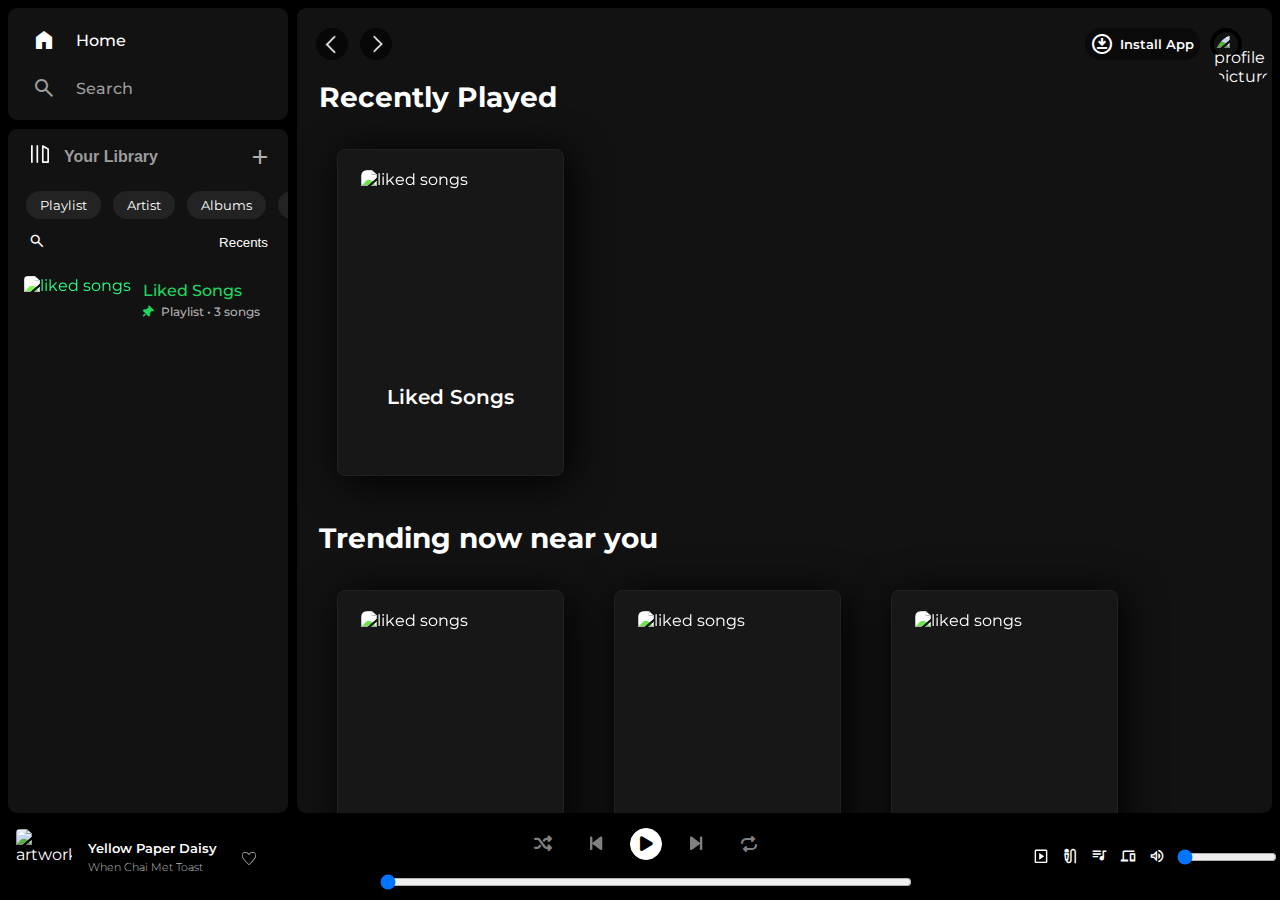
==== liked_songs/index.html @ 10a0a59d "new test commit" ====
<!DOCTYPE html>
<html lang="en">
<head>
    <meta charset="UTF-8">
    <meta name="viewport" content="width=device-width, initial-scale=1.0">
    <title>Spotify - Web Player: Music for everyone</title>
    <link rel="icon" href="/assets/logo.png">
    <link rel="stylesheet" href="/style.css">
    <link rel="preconnect" href="https://fonts.googleapis.com">
    <link rel="preconnect" href="https://fonts.gstatic.com" crossorigin>
    <link href="https://fonts.googleapis.com/css2?family=Montserrat:wght@300;400;500;600;700&family=Poppins&display=swap" rel="stylesheet">
    <link href="https://maxcdn.bootstrapcdn.com/font-awesome/4.2.0/css/font-awesome.min.css" rel="stylesheet">
    <link rel="stylesheet" href="https://cdnjs.cloudflare.com/ajax/libs/font-awesome/6.4.0/css/all.min.css">
    <link rel="stylesheet" href="https://fonts.googleapis.com/css2?family=Material+Symbols+Outlined:opsz,wght,FILL,GRAD@48,100,0,200" />
    <!-- <link rel="stylesheet" href="https://fonts.googleapis.com/css2?family=Material+Symbols+Outlined:opsz,wght,FILL,GRAD@48,400,0,0" /> -->
    <link rel="stylesheet" href="https://fonts.googleapis.com/css2?family=Material+Symbols+Outlined:opsz,wght,FILL,GRAD@20..48,100..700,0..1,-50..200" />
</head>
<body>
    <div class="contain">
        <div class="sidebar">

            <!--Home/Search bar-->
            <ul class="top-bar">
                <li class="top-bar-elements" id="Home"><a href="#" style="width: 100%; height: 40px; display: flex; align-items: center; gap: 20px; font-weight: 500; font-size: 1rem;"><span class="material-symbols-outlined" style="height: 24px; font-variation-settings:'FILL' 100,'wght' 400,'GRAD' 0,'opsz' 48">home</span><div>Home</div></a></li>
                <li class="top-bar-elements" id="search"><a href="#" style="width: 100%; height: 40px; display: flex; align-items: center; gap: 20px; font-weight: 500; font-size: 1rem; color: #9c9c9c;"><span class="material-symbols-outlined" style="height: 24px;">search</span><div style="width: 100%;">Search</div></a></li>
            </ul>


            <div class="library">

                <!--Library Name/logo-->
                <div class="lib-top" style="padding: 8px 16px;">
                    <div>
                        <button id="library-button" style="background-color: transparent; border: 1px solid #121212; font-size: 1rem; gap: 15px; align-items: center; font-weight: 600; height: 40px; flex-grow: 1; display: flex;">
                            <img src="/assets/library_icon.png" alt="library" style="height: 18px; width: 18px; margin-top: -6px;">
                            <p style="margin: 0; color:#9c9c9c;">Your Library</p>
                        </button>
                    </div>
                    <span class="material-symbols-outlined" style="height: 24px; width: 24px; color: rgb(176, 176, 176);">add</span>
                </div>

                <!--Song type-->
                <div class="song-type">
                    <div class="song-type-elements"><span>Playlist</span></div>
                    <div class="song-type-elements"><span>Artist</span></div>
                    <div class="song-type-elements"><span>Albums</span></div>
                    <div class="song-type-elements"><span>Podcasts & Shows</span></div>
                </div>

                <!--Album/Playlists-->
                <div class="library-content">
                    <div class="search-recents">
                        <button class="album-search"><span class="material-symbols-outlined" style="font-size: 18px;">search</span></button>
                        <button class="recents">Recents</button>
                    </div>
                    <ul class="albums">
                        <li>
                            <a href="#" style="color: #1ed760;">
                                <img src="https://i1.sndcdn.com/artworks-y6qitUuZoS6y8LQo-5s2pPA-t500x500.jpg" alt="liked songs" style="height: 48px; filter: brightness(1.4);">
                                <div class="album-content">    
                                    <p>Liked Songs</p>
                                    <p style="font-size: 12px; color: rgb(176, 176, 176); "><i class="fa-solid fa-thumbtack" style="color: #1ed760; transform: rotate(45deg);"></i> &nbsp; Playlist  •  3 songs</p>
                                </div>
                            </a>
                        </li>
                        <!-- <li>
                            <a href="#" style="color: #1ed760;">
                                <img src="https://i1.sndcdn.com/artworks-y6qitUuZoS6y8LQo-5s2pPA-t500x500.jpg" alt="liked songs" style="height: 48px; filter: brightness(1.4);">
                                <div class="album-content">    
                                    <p>Liked Songs</p>
                                    <p style="font-size: 12px; color: rgb(176, 176, 176); "><i class="fa-solid fa-thumbtack" style="color: #1ed760; transform: rotate(45deg);"></i> &nbsp; Playlist  •  1 song</p>
                                </div>
                            </a>
                        </li> -->
                    </ul>
                </div>
            </div>
        </div>

        <div class="resizer"></div>

        <div class="main">
            <div class="main-container">
                <!--Header-->
            <div class="main-header">
                <div class="arrow-buttons-container">
                    <button class="arrow-buttons" id="left-arrow"><img src="/assets/backward_icon.png" alt="back arrow" style="height: 21px; width: 21px; margin-left: -3px; margin-top: 3px;"></button>
                    <button class="arrow-buttons" id="right-arrow"><img src="/assets/forward_icon.png" id="right-arrow" alt="forwards arrow" style="height: 20px; width: 20px; margin-left: 2px; margin-top: 3px;"></button>
                </div>
                <div style="width: 75%;"></div>
                <a href="#" id="install-app"><span class="material-symbols-outlined" style="height: 24px; font-size: 24px; display: inline-block;">download_for_offline</span><span>Install App</span></a>
                <a href="#" id="profile"><img src="https://i.scdn.co/image/ab67757000003b82494a2dd6195871609048c991" alt="profile picture"></a>
            </div>
            <div style="font-size: 28px; font-weight: 700; padding-left: 22px;">Recently Played</div>
            <div class="cards-container">
                <a href="#" class="main-content-cards">
                    <img src="https://i1.sndcdn.com/artworks-y6qitUuZoS6y8LQo-5s2pPA-t500x500.jpg" style="height: 180px; width: 180px; filter: brightness(1.3); border-radius: 6px; margin: 20px;" alt="liked songs">
                    <p>Liked Songs</p>
                </a>
            </div>
            <div style="font-size: 28px; font-weight: 700; padding-left: 22px; padding-top: 25px;">Trending now near you</div>
            <div class="cards-container">
                <a href="#" class="main-content-cards">
                    <img src="https://song.link/_next/image?url=https%3A%2F%2Fis2-ssl.mzstatic.com%2Fimage%2Fthumb%2FMusic125%2Fv4%2F7e%2Fdc%2F12%2F7edc1207-0529-68da-2813-06b247c68120%2Fcover.jpg%2F512x512bb.jpg&w=1920&q=75" style="height: 180px; width: 180px; filter: brightness(1.3); border-radius: 6px; margin: 20px;" alt="liked songs">
                    <p>Yellow Paper Daisy</p>
                    <p style="font-size: 0.7rem; font-weight: 500;">When Chai Met Toast</p>
                </a>
                <a href="#" class="main-content-cards">
                    <img src="https://song.link/_next/image?url=https%3A%2F%2Fis2-ssl.mzstatic.com%2Fimage%2Fthumb%2FMusic125%2Fv4%2F71%2F25%2F66%2F712566f2-3258-8ecd-bca9-a710273b0dbb%2F859748896266_cover.jpg%2F512x512bb.jpg&w=1920&q=75" style="height: 180px; width: 180px; filter: brightness(1.3); border-radius: 6px; margin: 20px;" alt="liked songs">
                    <p>Gul</p>
                    <p style="font-size: 0.7rem; font-weight: 500;">Anuv Jain</p>
                </a>
                <a href="#" class="main-content-cards">
                    <img src="https://song.link/_next/image?url=https%3A%2F%2Fis3-ssl.mzstatic.com%2Fimage%2Fthumb%2FMusic122%2Fv4%2Fbf%2F23%2F30%2Fbf2330e0-93f2-0e94-f3c1-425e0cdaa8b6%2F197187595013.jpg%2F512x512bb.jpg&w=1920&q=75" style="height: 180px; width: 180px; filter: brightness(1.3); border-radius: 6px; margin: 20px;" alt="liked songs">
                    <p>to my future wife.</p>
                    <p style="font-size: 0.7rem; font-weight: 500;">normal the kid</p>
                </a>
            </div>
            </div>
            
        </div>
    </div>


    <div class="music-player">
        <div class="song-info-container">
            <div class="artwork"><img src="https://song.link/_next/image?url=https%3A%2F%2Fis2-ssl.mzstatic.com%2Fimage%2Fthumb%2FMusic125%2Fv4%2F7e%2Fdc%2F12%2F7edc1207-0529-68da-2813-06b247c68120%2Fcover.jpg%2F512x512bb.jpg&w=1920&q=75" alt="artwork"></div>
            <div class="song-info-links">
                <span class="song-name"><a href="https://open.spotify.com/album/13ATYLc7i4HuNbQrAEawOH">Yellow Paper Daisy</a></span>
                <span class="song-album"><a href="https://open.spotify.com/artist/04hYGGSjYtLekuuJXEGrIl">When Chai Met Toast</a></span>
            </div>
            <div class="heart"><button type="button" style="background-color: transparent; border: 1px solid black;"><span class="material-symbols-outlined" style="color: white;">favorite</span></button></div>
        </div>
        <div class="player">
            <div class="controls">
                <button id="shuffle"><i class="fa fa-solid fa-shuffle" style="color: grey; font-size: 18px;"></i></button>
                <button id="prevBtn"><i class="fa-solid fa-backward-step" style="color: grey; font-size: 18px; transform: scale(1.1,1);"></i></button>
                <button id="playPauseBtn"><i class="fa-solid fa-play" style="color: #000000; padding-left: 1px; padding-top: 2px;"></i></button>
                <button id="nextBtn"><i class="fas fa-step-forward" style="color: grey; font-size: 18px; transform: scale(1.1,1);"></i></button>
                <button id="repeat" style="margin-top: 1px;"><i class="fa-solid fa-repeat" style="color: grey; font-size: 16px;"></i></button>
            </div>
            <input class="progress-bar" type="range" min="0" max="100" value="0">
        </div>
        <div class="side-controls">
            <span id="now-playing" class="side-control-elements"><button style="height: 100%; width: 100%; background-color: transparent; padding: 0; border: 1px solid black;"><span class="material-symbols-outlined" style="color: white; font-size: 18px; transform: scale(1,1.08);">slideshow</span></button></span>
            <span id="lyrics" class="side-control-elements"><button style="height: 100%; width: 100%; background-color: transparent; padding: 0; border: 1px solid black;"><span class="material-symbols-outlined" style="color: white; font-size: 18px;">mic_external_on</span></button></span>
            <span id="queue" class="side-control-elements"><button style="height: 100%; width: 100%; background-color: transparent; padding: 0; border: 1px solid black;"><span class="material-symbols-outlined" style="color: white; font-size: 18px;">queue_music</span></button></span>
            <span id="devices" class="side-control-elements"><button style="height: 100%; width: 100%; background-color: transparent; padding: 0; border: 1px solid black;"><span class="material-symbols-outlined" style="color: white; font-size: 18px;">devices</span></button></span>
            <span id="volume" class="side-control-elements"><button style="height: 100%; width: 100%; background-color: transparent; padding: 0; border: 1px solid black;">
                <span class="material-symbols-outlined" style="color: white; font-size: 18px;">volume_up</span>
                <span class="material-symbols-outlined" style="display: none;">volume_down</span>
                <span class="material-symbols-outlined" style="display: none;">volume_mute</span>
            </button></span>
            <input class="volume-bar" type="range" min="0" max="10" value="0">
        </div>
    </div>
</body>
</html>
---- style.css ----
body {
    font-family: 'Montserrat', sans-serif;
    margin: 0;
    background-color: black;
    color: white;
    overflow: hidden;
    /* box-sizing: border-box; */
    /* overflow:visible; */
    height: 100vh;
    display: flex;
    flex-wrap: wrap;
    flex-direction: column;
    flex-wrap: nowrap;
}

a {
    text-decoration: none;
    color: white
}

.contain {
    flex-grow: 1;
    width: 100%;
    min-height: 513px;
    overflow: hidden;
    display: flex;
}


/* Sidebar */

.sidebar {
    height: 99%;
    width: 25%;
    max-width: 395px;
    min-width: 280px;
    border-radius: 9px;
    display: flex;
    flex-direction: column;
    gap: 9px;
    margin-top: 8px;
    margin-left: 8px;
}


.top-bar {
    height: 96px;
    border-radius: 9px;
    background-color: #121212;
    margin: 0;
    padding: 8px 12px;
    list-style: none;
}

.top-bar-elements {
    width: 100%;
    height: 40px;
    padding: 4px 12px;
    background-color: transparent;
}

.top-bar-elements a:hover span, .top-bar-elements a:hover div{
    color: white;
    /* background-color: white; */
}


#home {
    display: flex;
    flex-wrap: nowrap;
}

.library {
    width: 100%;
    height: 100%;
    background-color: #121212;
    border-radius: 9px;
    display: flex;
    flex-direction: column;
}

.lib-top {
    display: flex;
    flex-wrap: nowrap;
    gap: 10px;
    justify-content: space-between;
    align-items: center;
}

.song-type {
    display: flex;
    flex-direction: row;
    height: 32px;
    width: 450px;
    font-size: 0.81rem;
    color: white;
    margin-left: 12px;
    align-items: center;
    padding-top: 8px;
}

.song-type-elements {
    padding: 4px 6px;
    height: 24px;
}

.song-type-elements span {
    background-color: #232323;
    border-radius: 15px;
    padding: 6px 14px;
    height: 32px;
}

.song-type-elements span:hover {
    background-color: #313131;
}

.library-content {
    display: flex;
    flex-direction: column;
    gap: 8px;
    height: 100%;
}

.search-recents {
    display: flex;
    flex-direction: row;
    justify-content: space-between;
    margin: 6px 14px;
}

.search-recents button {
    background-color: transparent;
    color: white;
    border: #121212;
}

.albums {
    list-style: none;
    padding: 0;
    margin: 0px 8px;
}

.albums li {
    /* background-color: #232323; */
    height: 64px;
    border-radius: 8px;
}

.albums li:hover {
    background-color: #232323;
}

.albums li a {
    height: 100%;
    width: 100%;
    display: flex;
    border-radius: 8px;
    align-items: center;
    gap: 2px;
}

.albums li a img {
    margin: 8px;
    border-radius: 4px;
}

.album-content p {
    margin: 0;
    padding: 2px;
    font-weight: 500;
}

.resizer {
    height: 100%;
    width: 9px;
    min-width: 9px;
    display: inline-block;
    background-color: black;
}


/* Main */

.main {
    margin-top: 8px;
    min-width: 520px;
    width: 100%;
    height: 99%;
    background-color:#121212;
    display: flex;
    flex-direction: column;
    margin-right: 8px;
    margin-bottom: 0px;
    border-radius: 9px;
    overflow: auto;
    gap: 20px;
}

.main-container {
    height: 100%;
    display: flex;
    flex-direction: column;
    overflow: auto;
    gap: 20px;
    padding-top: 20px;
}

.main-header-container {
    height: 64px;
}

.main-header {
    height: 64px;
    display: flex;
    flex-direction: row;
    align-items: center;
    align-items: center;
    justify-content: space-between;
    padding-right: 30px;
    padding-left: 15px;
    gap: 10px;
}

.arrow-buttons-container {
    display: flex;
    gap: 4px;
}

.arrow-buttons {
    height: 32px;
    width: 32px;
    margin: 0px 4px;
    border-radius: 50%;
    background-color: rgba(0,0,0,0.6);
    border: 0px solid rgba(0,0,0,0.6);
    transition-duration: 0.2s;
}

.arrow-buttons img {
    transition-duration: 0.6s;
}

#left-arrow:hover img {
    transform: translateX(-2px);
}

#right-arrow:hover img {
    transform: translateX(2px);
}

#install-app {
    background-color: rgba(0,0,0,0.4);
    border-radius: 15px;
    font-weight: 600;
    width: 120px;
    height: 32px;
    display: flex;
    flex-direction: row;
    align-items: center;
    justify-content: center;
    gap: 6px;
}

#install-app span {
    display: inline-block;
    font-size: 0.8rem;
    text-align: center;
}

#profile {
    border-radius: 50%;
    height: 24px;
    width: 24px;
    margin: 0;
    border: 4px solid black;
}

#profile img {
    border-radius: 50%;
    height: 24px;
    margin: 0;
    width: 24px;
}

.cards-container {
    display: flex;
    flex-direction: row;
    justify-content: flex-start;
    margin-left: 40px;
    gap: 50px;
    margin-top: 15px;
}

.main-content-cards {
    display: flex;
    flex-direction: column;
    background-color: #171717;
    width: 225px;
    height: 325px;
    border: 1px solid #212121;
    box-shadow: 5px 5px 40px black;
    align-items: center;
    border-radius: 8px;
}

.main-content-cards p {
    margin: 0;
    margin-top: 15px;
    width: 80%;
    font-size: 20px;
    font-weight: 600;
    color: white;
    text-align: center;
}


/* Music Player */

.music-player {
    width: 98.8%;
    min-width: 800px;
    min-height: 87px;
    height: 72px;
    display: flex;
    align-items: center;
    padding-left: 14px;
    justify-content: space-between;
    background-color: black;
}

.song-info-container {
    display: flex;
    width: 430px;
    height: 60px;
}

.artwork {
    display: inline-block;
    width: 58px;
    height: 58px;
}

.artwork img {
    height: 56px;
    width: 56px;
    margin: 2px;
    border-radius: 4px;
    display: inline-block;
}

.song-info-links {
    display: inline-flex;
    flex-wrap: wrap;
    margin-left: 16px;
    margin-right: 14px;
    font-size: 13px;
    width: 130px;
}

.song-info-links span a:hover {
    text-decoration: underline;
}

.song-name {
    height: 20px;
    font-family: 'Montserrat', sans-serif;
    font-weight: 600;
    padding-top: 13px;
}

.song-name a {
    color: white;
}

.song-album {
    height: 15px;
    font-size: 11px;
    margin-top: -11px;
    font-weight: 200;
}

.heart {
    height: 20px;
    align-self: center;
}

/* .material-symbols-outlined:hover {
  font-variation-settings:
  'FILL' 1,
  'wght' 400,
  'GRAD' 0,
  'opsz' 48;
  color: #1ed760;
} */

.heart span {
    font-size: 20px;
    font-weight: 100;
    transform: scale(1,1.1);
}

.player {
    display: flex;
    flex-wrap: wrap;
    height: 64px;
    width: 50%;
    justify-content: center;
    max-width: 700px;
}

.controls {
    display: flex;
    justify-content: space-evenly;
    align-items: center;
    width: 24*0px;
    gap: 15px;
    height: 38px;
}

.controls button {
    background-color: transparent;
    border-radius: 50%;
    border: 1px solid black;
    height: 38px;
    width: 38px;
}

#playPauseBtn {
    height: 32px;
    width: 32px;
    border-radius: 50%;
    border: 1px solid white;
    background-color: white;
    font-size: 17px;
    text-align: center;
}

.progress-bar {
    height: 28px;
    width: 100%;
    color: black;
    margin-top: 5px;
}

.side-controls {
    display: flex;
    width: 430px;
    gap: 7px;
    justify-content: flex-end;
}

.side-control-elements {
    display: inline-block;
    height: 22px;
    width: 22px;
    background-color: transparent;
}

.volume-bar {
    width: 100px;
}


/* Scrollbar */

::-webkit-scrollbar{
    width: 10px;
    background-color: transparent;
}

::-webkit-scrollbar-track {
    background-color: transparent;
}

::-webkit-scrollbar-thumb {
    background-color: #414141;
    border-radius: 5px;
}

::-webkit-scrollbar-thumb:hover {
    background-color: #313131;
}
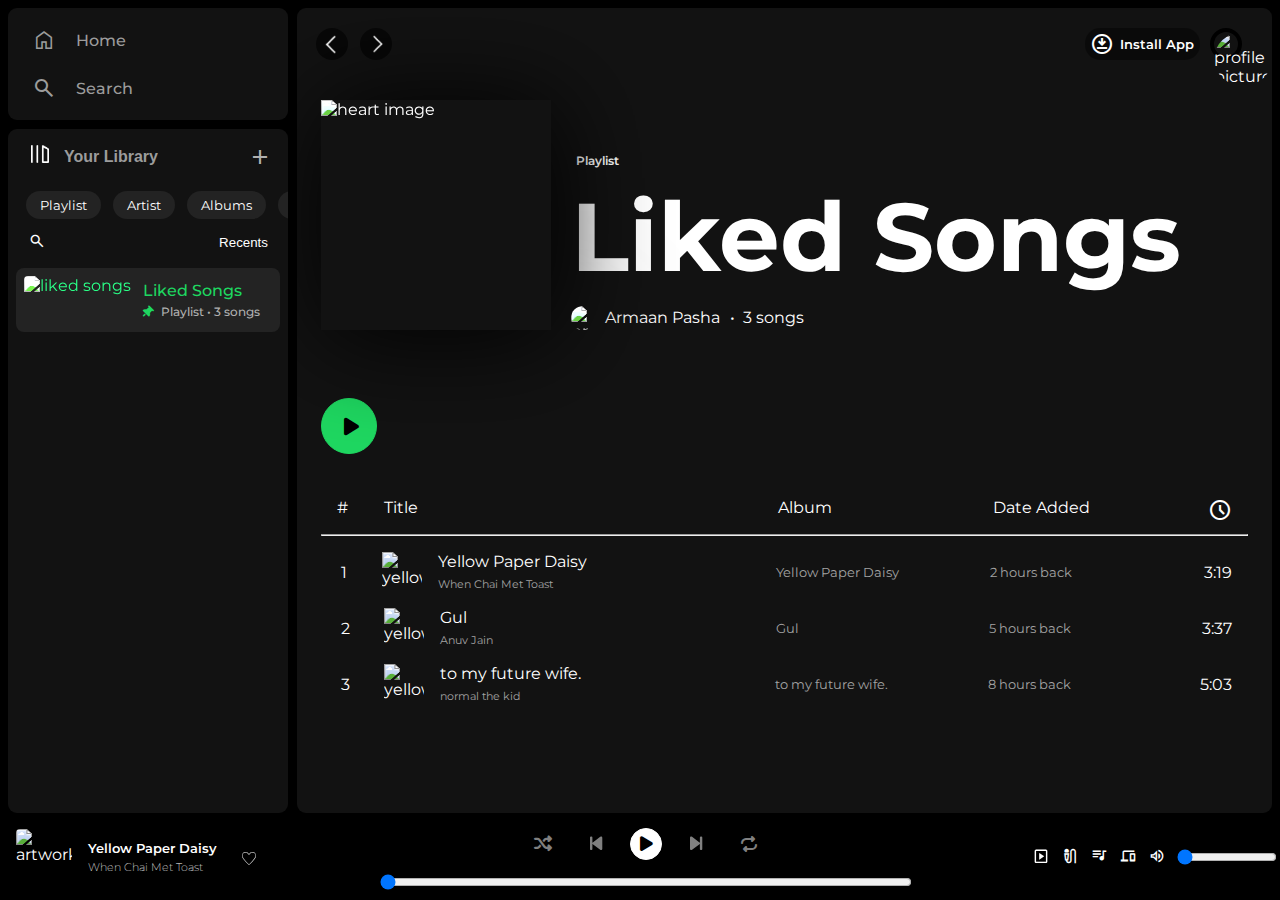
==== commit 8ebd6d22: "almost done" ====
--- a/liked_songs/index.html
+++ b/liked_songs/index.html
@@ -21,8 +21,8 @@
 
             <!--Home/Search bar-->
             <ul class="top-bar">
-                <li class="top-bar-elements" id="Home"><a href="#" style="width: 100%; height: 40px; display: flex; align-items: center; gap: 20px; font-weight: 500; font-size: 1rem;"><span class="material-symbols-outlined" style="height: 24px; font-variation-settings:'FILL' 100,'wght' 400,'GRAD' 0,'opsz' 48">home</span><div>Home</div></a></li>
-                <li class="top-bar-elements" id="search"><a href="#" style="width: 100%; height: 40px; display: flex; align-items: center; gap: 20px; font-weight: 500; font-size: 1rem; color: #9c9c9c;"><span class="material-symbols-outlined" style="height: 24px;">search</span><div style="width: 100%;">Search</div></a></li>
+                <li class="top-bar-elements" id="Home"><a href="/" style="width: 100%; height: 40px; display: flex; align-items: center; gap: 20px; font-weight: 500; font-size: 1rem; color: #9c9c9c;"><span class="material-symbols-outlined" style="height: 24px; font-variation-settings:'FILL' 0,'wght' 400,'GRAD' 0,'opsz' 48">home</span><div>Home</div></a></li>
+                <li class="top-bar-elements" id="search"><a href="/search" style="width: 100%; height: 40px; display: flex; align-items: center; gap: 20px; font-weight: 500; font-size: 1rem; color: #9c9c9c;"><span class="material-symbols-outlined" style="height: 24px;">search</span><div style="width: 100%;">Search</div></a></li>
             </ul>
 
 
@@ -55,7 +55,7 @@
                     </div>
                     <ul class="albums">
                         <li>
-                            <a href="#" style="color: #1ed760;">
+                            <a href="/liked_songs" style="color: #1ed760; background-color: #232323">
                                 <img src="https://i1.sndcdn.com/artworks-y6qitUuZoS6y8LQo-5s2pPA-t500x500.jpg" alt="liked songs" style="height: 48px; filter: brightness(1.4);">
                                 <div class="album-content">    
                                     <p>Liked Songs</p>
@@ -80,44 +80,81 @@
         <div class="resizer"></div>
 
         <div class="main">
-            <div class="main-container">
-                <!--Header-->
-            <div class="main-header">
-                <div class="arrow-buttons-container">
-                    <button class="arrow-buttons" id="left-arrow"><img src="/assets/backward_icon.png" alt="back arrow" style="height: 21px; width: 21px; margin-left: -3px; margin-top: 3px;"></button>
-                    <button class="arrow-buttons" id="right-arrow"><img src="/assets/forward_icon.png" id="right-arrow" alt="forwards arrow" style="height: 20px; width: 20px; margin-left: 2px; margin-top: 3px;"></button>
+            <div class="main-container liked-main">
+                    <!--Header-->
+                <div class="main-header">
+                    <div class="arrow-buttons-container">
+                        <button class="arrow-buttons" id="left-arrow"><img src="/assets/backward_icon.png" alt="back arrow" style="height: 21px; width: 21px; margin-left: -3px; margin-top: 3px;"></button>
+                        <button class="arrow-buttons" id="right-arrow"><img src="/assets/forward_icon.png" id="right-arrow" alt="forwards arrow" style="height: 20px; width: 20px; margin-left: 2px; margin-top: 3px;"></button>
+                    </div>
+                    <div style="width: 75%;"></div>
+                    <a href="#" id="install-app"><span class="material-symbols-outlined" style="height: 24px; font-size: 24px; display: inline-block;">download_for_offline</span><span>Install App</span></a>
+                    <a href="#" id="profile"><img src="https://i.scdn.co/image/ab67757000003b82494a2dd6195871609048c991" alt="profile picture"></a>
                 </div>
-                <div style="width: 75%;"></div>
-                <a href="#" id="install-app"><span class="material-symbols-outlined" style="height: 24px; font-size: 24px; display: inline-block;">download_for_offline</span><span>Install App</span></a>
-                <a href="#" id="profile"><img src="https://i.scdn.co/image/ab67757000003b82494a2dd6195871609048c991" alt="profile picture"></a>
+                <div class="liked-songs-header">
+                    <img src="https://i1.sndcdn.com/artworks-y6qitUuZoS6y8LQo-5s2pPA-t500x500.jpg" alt="heart image">
+                    <div class="liked-songs-info">
+                        <li style="font-weight: 600; font-size: 12px; padding-left: 5px;">Playlist</li>
+                        <li style="font-size: 6rem; width: 650px; font-weight: 700; overflow-y: hidden;">Liked Songs</li>
+                        <div class="liked-songs-subinfo">
+                            <img src="https://i.scdn.co/image/ab67757000003b82494a2dd6195871609048c991" alt="profile picture">
+                            <a href="#">Armaan Pasha </a>
+                            <p>• &nbsp3 songs</p>
+                        </div>
+                    </div>
+                </div>
+                <div style="width: 100%; height: 56px; padding: 24px;"><button type="button" style="height: 56px; width: 56px; border-radius: 50%; background-color: #1ed760; border: 1px solid #1ed760; font-size: 20px;"><i class="fa-solid fa-play" style="color: #000000; padding-left: 4px; padding-top: 3px;"></i><i class="fa-solid fa-pause" style="color: #000000; padding-left: 4px; padding-top: 3px; display: none;"s></i></button></div>
+                <div class="songs-content">    
+                    <div class="songs-heading">
+                        <div>#</div>
+                        <div style="width: 40%;">Title</div>
+                        <div style="width: 20%;">Album</div>
+                        <div style="width: 20%;">Date Added</div>
+                        <div><span class="material-symbols-outlined">schedule</span></div>
+                    </div>
+                    <hr>
+                    <!-- song list -->
+                    <div class="songs-heading songs-list">
+                        <div>&nbsp;1</div>
+                        <div style="width: 40%; display: flex; gap: 16px; ">
+                            <img src="https://song.link/_next/image?url=https%3A%2F%2Fis2-ssl.mzstatic.com%2Fimage%2Fthumb%2FMusic125%2Fv4%2F7e%2Fdc%2F12%2F7edc1207-0529-68da-2813-06b247c68120%2Fcover.jpg%2F512x512bb.jpg&w=1920&q=75" alt="yellow paper daisy" style="height: 40px; width: 40px;">
+                            <div style="display: flex; flex-direction: column; gap: 6px;">
+                                <span>Yellow Paper Daisy</span>
+                                <span style="font-size: 0.7rem; color: #a3a3a3;">When Chai Met Toast</span>
+                            </div>
+                        </div>
+                        <div style="width: 20%; font-size: 0.8rem; color: #a3a3a3;">Yellow Paper Daisy</div>
+                        <div style="width: 20%; font-size: 0.8rem; color: #a3a3a3;">2 hours back</div>
+                        <div>3:19</div>
+                    </div>
+                    <div class="songs-heading songs-list">
+                        <div>&nbsp;2</div>
+                        <div style="width: 40%; display: flex; gap: 16px; ">
+                            <img src="https://song.link/_next/image?url=https%3A%2F%2Fis2-ssl.mzstatic.com%2Fimage%2Fthumb%2FMusic125%2Fv4%2F71%2F25%2F66%2F712566f2-3258-8ecd-bca9-a710273b0dbb%2F859748896266_cover.jpg%2F512x512bb.jpg&w=1920&q=75" alt="yellow paper daisy" style="height: 40px; width: 40px;">
+                            <div style="display: flex; flex-direction: column; gap: 6px;">
+                                <span>Gul</span>
+                                <span style="font-size: 0.7rem; color: #a3a3a3;">Anuv Jain</span>
+                            </div>
+                        </div>
+                        <div style="width: 20%; font-size: 0.8rem; color: #a3a3a3;">Gul</div>
+                        <div style="width: 20%; font-size: 0.8rem; color: #a3a3a3;">5 hours back</div>
+                        <div>3:37</div>
+                    </div>
+                    <div class="songs-heading songs-list">
+                        <div>&nbsp;3</div>
+                        <div style="width: 40%; display: flex; gap: 16px; ">
+                            <img src="https://song.link/_next/image?url=https%3A%2F%2Fis3-ssl.mzstatic.com%2Fimage%2Fthumb%2FMusic122%2Fv4%2Fbf%2F23%2F30%2Fbf2330e0-93f2-0e94-f3c1-425e0cdaa8b6%2F197187595013.jpg%2F512x512bb.jpg&w=1920&q=75" alt="yellow paper daisy" style="height: 40px; width: 40px;">
+                            <div style="display: flex; flex-direction: column; gap: 6px;">
+                                <span>to my future wife.</span>
+                                <span style="font-size: 0.7rem; color: #a3a3a3;">normal the kid</span>
+                            </div>
+                        </div>
+                        <div style="width: 20%; font-size: 0.8rem; color: #a3a3a3;">to my future wife.</div>
+                        <div style="width: 20%; font-size: 0.8rem; color: #a3a3a3;">8 hours back</div>
+                        <div>5:03</div>
+                    </div>
+                </div>
             </div>
-            <div style="font-size: 28px; font-weight: 700; padding-left: 22px;">Recently Played</div>
-            <div class="cards-container">
-                <a href="#" class="main-content-cards">
-                    <img src="https://i1.sndcdn.com/artworks-y6qitUuZoS6y8LQo-5s2pPA-t500x500.jpg" style="height: 180px; width: 180px; filter: brightness(1.3); border-radius: 6px; margin: 20px;" alt="liked songs">
-                    <p>Liked Songs</p>
-                </a>
-            </div>
-            <div style="font-size: 28px; font-weight: 700; padding-left: 22px; padding-top: 25px;">Trending now near you</div>
-            <div class="cards-container">
-                <a href="#" class="main-content-cards">
-                    <img src="https://song.link/_next/image?url=https%3A%2F%2Fis2-ssl.mzstatic.com%2Fimage%2Fthumb%2FMusic125%2Fv4%2F7e%2Fdc%2F12%2F7edc1207-0529-68da-2813-06b247c68120%2Fcover.jpg%2F512x512bb.jpg&w=1920&q=75" style="height: 180px; width: 180px; filter: brightness(1.3); border-radius: 6px; margin: 20px;" alt="liked songs">
-                    <p>Yellow Paper Daisy</p>
-                    <p style="font-size: 0.7rem; font-weight: 500;">When Chai Met Toast</p>
-                </a>
-                <a href="#" class="main-content-cards">
-                    <img src="https://song.link/_next/image?url=https%3A%2F%2Fis2-ssl.mzstatic.com%2Fimage%2Fthumb%2FMusic125%2Fv4%2F71%2F25%2F66%2F712566f2-3258-8ecd-bca9-a710273b0dbb%2F859748896266_cover.jpg%2F512x512bb.jpg&w=1920&q=75" style="height: 180px; width: 180px; filter: brightness(1.3); border-radius: 6px; margin: 20px;" alt="liked songs">
-                    <p>Gul</p>
-                    <p style="font-size: 0.7rem; font-weight: 500;">Anuv Jain</p>
-                </a>
-                <a href="#" class="main-content-cards">
-                    <img src="https://song.link/_next/image?url=https%3A%2F%2Fis3-ssl.mzstatic.com%2Fimage%2Fthumb%2FMusic122%2Fv4%2Fbf%2F23%2F30%2Fbf2330e0-93f2-0e94-f3c1-425e0cdaa8b6%2F197187595013.jpg%2F512x512bb.jpg&w=1920&q=75" style="height: 180px; width: 180px; filter: brightness(1.3); border-radius: 6px; margin: 20px;" alt="liked songs">
-                    <p>to my future wife.</p>
-                    <p style="font-size: 0.7rem; font-weight: 500;">normal the kid</p>
-                </a>
-            </div>
-            </div>
-            
         </div>
     </div>
 
--- a/style.css
+++ b/style.css
@@ -193,7 +193,6 @@
     margin-right: 8px;
     margin-bottom: 0px;
     border-radius: 9px;
-    overflow: auto;
     gap: 20px;
 }
 
@@ -201,7 +200,8 @@
     height: 100%;
     display: flex;
     flex-direction: column;
-    overflow: auto;
+    overflow-y: auto;
+    overflow-x: hidden;
     gap: 20px;
     padding-top: 20px;
 }
@@ -211,7 +211,7 @@
 }
 
 .main-header {
-    height: 64px;
+    height: 32px;
     display: flex;
     flex-direction: row;
     align-items: center;
@@ -260,6 +260,11 @@
     align-items: center;
     justify-content: center;
     gap: 6px;
+    transition: 0.2s;
+}
+
+#install-app:hover {
+    transform: scale(1.05);
 }
 
 #install-app span {
@@ -462,6 +467,76 @@
 }
 
 
+
+/* Liked Main */
+.liked-songs-header {
+    display: flex;
+    height: 250px;
+    flex-direction: row;
+    padding: 0px 24px 24px 24px;
+    align-items: end;
+    gap: 20px;
+    /* background-image: linear-gradient(-45deg,#533ba0,#55399f); */
+}
+
+.liked-songs-header img {
+    height: 230px;
+    width: 230px;
+    filter: brightness(1.2);
+    box-shadow: 5px 5px 100px black;
+}
+
+.liked-songs-info {
+    display: flex;
+    flex-direction: column;
+    list-style: none;
+    gap: 10px;
+}
+
+.liked-songs-subinfo {
+    display: flex;
+    height: 25px;
+    flex-direction: row;
+    align-items: center;
+    gap: 10px;
+}
+
+.liked-songs-subinfo img {
+    height: 24px;
+    width: 24px;
+    border-radius: 50%;
+}
+
+.liked-songs-subinfo a:hover {
+    text-decoration: underline;
+}
+
+.songs-content {
+    height: 36px;
+    padding: 0px 24px;
+}
+
+.songs-heading {
+    display: flex;
+    flex-direction: row;
+    padding: 0px 16px;
+    gap: 16px;
+    justify-content: space-between;
+}
+
+.songs-list {
+    align-items: center;
+    height: 56px;
+    border-radius: 10px;
+}
+
+.songs-list:hover {
+    background-color: rgb(39, 39, 39);
+}
+
+
+
+
 /* Scrollbar */
 
 ::-webkit-scrollbar{
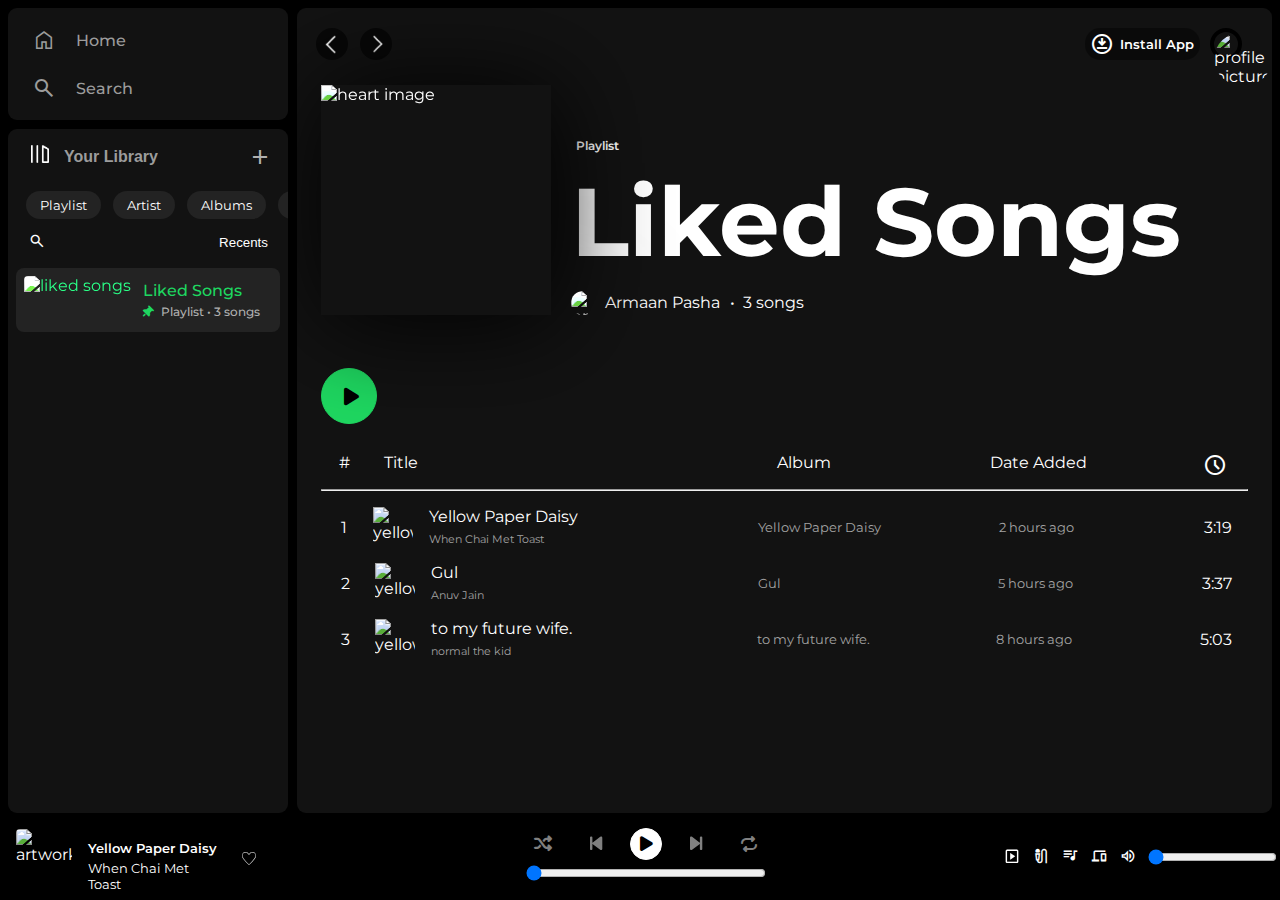
==== commit 176dd922: "new song streaming" ====
--- a/liked_songs/index.html
+++ b/liked_songs/index.html
@@ -106,16 +106,16 @@
                 <div style="width: 100%; height: 56px; padding: 24px;"><button type="button" style="height: 56px; width: 56px; border-radius: 50%; background-color: #1ed760; border: 1px solid #1ed760; font-size: 20px;"><i class="fa-solid fa-play" style="color: #000000; padding-left: 4px; padding-top: 3px;"></i><i class="fa-solid fa-pause" style="color: #000000; padding-left: 4px; padding-top: 3px; display: none;"s></i></button></div>
                 <div class="songs-content">    
                     <div class="songs-heading">
-                        <div>#</div>
+                        <div style="padding-left: 2px;">#</div>
                         <div style="width: 40%;">Title</div>
                         <div style="width: 20%;">Album</div>
                         <div style="width: 20%;">Date Added</div>
-                        <div><span class="material-symbols-outlined">schedule</span></div>
+                        <div style="padding-right: 5px;"><span class="material-symbols-outlined">schedule</span></div>
                     </div>
                     <hr>
                     <!-- song list -->
                     <div class="songs-heading songs-list">
-                        <div>&nbsp;1</div>
+                        <div class="title-number">&nbsp;1</div><i class="fa-solid fa-play" id="title-play"></i>
                         <div style="width: 40%; display: flex; gap: 16px; ">
                             <img src="https://song.link/_next/image?url=https%3A%2F%2Fis2-ssl.mzstatic.com%2Fimage%2Fthumb%2FMusic125%2Fv4%2F7e%2Fdc%2F12%2F7edc1207-0529-68da-2813-06b247c68120%2Fcover.jpg%2F512x512bb.jpg&w=1920&q=75" alt="yellow paper daisy" style="height: 40px; width: 40px;">
                             <div style="display: flex; flex-direction: column; gap: 6px;">
@@ -123,12 +123,12 @@
                                 <span style="font-size: 0.7rem; color: #a3a3a3;">When Chai Met Toast</span>
                             </div>
                         </div>
-                        <div style="width: 20%; font-size: 0.8rem; color: #a3a3a3;">Yellow Paper Daisy</div>
-                        <div style="width: 20%; font-size: 0.8rem; color: #a3a3a3;">2 hours back</div>
+                        <div style="width: 24%; font-size: 0.8rem; color: #a3a3a3;">Yellow Paper Daisy</div>
+                        <div style="width: 20%; font-size: 0.8rem; color: #a3a3a3;">2 hours ago</div>
                         <div>3:19</div>
                     </div>
                     <div class="songs-heading songs-list">
-                        <div>&nbsp;2</div>
+                        <div class="title-number">&nbsp;2</div><i class="fa-solid fa-play" id="title-play"></i>
                         <div style="width: 40%; display: flex; gap: 16px; ">
                             <img src="https://song.link/_next/image?url=https%3A%2F%2Fis2-ssl.mzstatic.com%2Fimage%2Fthumb%2FMusic125%2Fv4%2F71%2F25%2F66%2F712566f2-3258-8ecd-bca9-a710273b0dbb%2F859748896266_cover.jpg%2F512x512bb.jpg&w=1920&q=75" alt="yellow paper daisy" style="height: 40px; width: 40px;">
                             <div style="display: flex; flex-direction: column; gap: 6px;">
@@ -136,12 +136,12 @@
                                 <span style="font-size: 0.7rem; color: #a3a3a3;">Anuv Jain</span>
                             </div>
                         </div>
-                        <div style="width: 20%; font-size: 0.8rem; color: #a3a3a3;">Gul</div>
-                        <div style="width: 20%; font-size: 0.8rem; color: #a3a3a3;">5 hours back</div>
+                        <div style="width: 24%; font-size: 0.8rem; color: #a3a3a3;">Gul</div>
+                        <div style="width: 20%; font-size: 0.8rem; color: #a3a3a3;">5 hours ago</div>
                         <div>3:37</div>
                     </div>
                     <div class="songs-heading songs-list">
-                        <div>&nbsp;3</div>
+                        <div class="title-number">&nbsp;3</div><i class="fa-solid fa-play" id="title-play"></i>
                         <div style="width: 40%; display: flex; gap: 16px; ">
                             <img src="https://song.link/_next/image?url=https%3A%2F%2Fis3-ssl.mzstatic.com%2Fimage%2Fthumb%2FMusic122%2Fv4%2Fbf%2F23%2F30%2Fbf2330e0-93f2-0e94-f3c1-425e0cdaa8b6%2F197187595013.jpg%2F512x512bb.jpg&w=1920&q=75" alt="yellow paper daisy" style="height: 40px; width: 40px;">
                             <div style="display: flex; flex-direction: column; gap: 6px;">
@@ -149,8 +149,8 @@
                                 <span style="font-size: 0.7rem; color: #a3a3a3;">normal the kid</span>
                             </div>
                         </div>
-                        <div style="width: 20%; font-size: 0.8rem; color: #a3a3a3;">to my future wife.</div>
-                        <div style="width: 20%; font-size: 0.8rem; color: #a3a3a3;">8 hours back</div>
+                        <div style="width: 24%; font-size: 0.8rem; color: #a3a3a3;">to my future wife.</div>
+                        <div style="width: 20%; font-size: 0.8rem; color: #a3a3a3;">8 hours ago</div>
                         <div>5:03</div>
                     </div>
                 </div>
@@ -170,11 +170,11 @@
         </div>
         <div class="player">
             <div class="controls">
-                <button id="shuffle"><i class="fa fa-solid fa-shuffle" style="color: grey; font-size: 18px;"></i></button>
-                <button id="prevBtn"><i class="fa-solid fa-backward-step" style="color: grey; font-size: 18px; transform: scale(1.1,1);"></i></button>
+                <button id="shuffle"><i class="fa fa-solid fa-shuffle" style="font-size: 18px;"></i></button>
+                <button id="prevBtn"><i class="fa-solid fa-backward-step" style="font-size: 18px; transform: scale(1.1,1);"></i></button>
                 <button id="playPauseBtn"><i class="fa-solid fa-play" style="color: #000000; padding-left: 1px; padding-top: 2px;"></i></button>
-                <button id="nextBtn"><i class="fas fa-step-forward" style="color: grey; font-size: 18px; transform: scale(1.1,1);"></i></button>
-                <button id="repeat" style="margin-top: 1px;"><i class="fa-solid fa-repeat" style="color: grey; font-size: 16px;"></i></button>
+                <button id="nextBtn"><i class="fas fa-step-forward" style="font-size: 18px; transform: scale(1.1,1);"></i></button>
+                <button id="repeat" style="margin-top: 1px;"><i class="fa-solid fa-repeat" style="font-size: 16px;"></i></button>
             </div>
             <input class="progress-bar" type="range" min="0" max="100" value="0">
         </div>
--- a/style.css
+++ b/style.css
@@ -4,8 +4,7 @@
     background-color: black;
     color: white;
     overflow: hidden;
-    /* box-sizing: border-box; */
-    /* overflow:visible; */
+    overflow-x: auto;
     height: 100vh;
     display: flex;
     flex-wrap: wrap;
@@ -288,6 +287,10 @@
     width: 24px;
 }
 
+#profile:hover {
+    transform: scale(1.05);
+}
+
 .cards-container {
     display: flex;
     flex-direction: row;
@@ -304,9 +307,15 @@
     width: 225px;
     height: 325px;
     border: 1px solid #212121;
+    box-shadow: 5px 5px 35px black;
+    align-items: center;
+    border-radius: 8px;
+    transition: 0.3s;
+}
+
+.main-content-cards:hover {
+    transform: scale(1.02);
     box-shadow: 5px 5px 40px black;
-    align-items: center;
-    border-radius: 8px;
 }
 
 .main-content-cards p {
@@ -378,7 +387,7 @@
     color: white;
 }
 
-.song-album {
+.song-artist {
     height: 15px;
     font-size: 11px;
     margin-top: -11px;
@@ -408,15 +417,17 @@
 .player {
     display: flex;
     flex-wrap: wrap;
+    flex-direction: column;
     height: 64px;
     width: 50%;
+    align-content: center;
+    max-width: 700px;
+    /* gap: 5px; */
+}
+
+.controls {
+    display: flex;
     justify-content: center;
-    max-width: 700px;
-}
-
-.controls {
-    display: flex;
-    justify-content: space-evenly;
     align-items: center;
     width: 24*0px;
     gap: 15px;
@@ -431,6 +442,14 @@
     width: 38px;
 }
 
+.controls button i {
+    color: grey;
+}
+
+.controls button:hover i{
+    color: white;
+}
+
 #playPauseBtn {
     height: 32px;
     width: 32px;
@@ -441,12 +460,124 @@
     text-align: center;
 }
 
-.progress-bar {
-    height: 28px;
+#playPauseBtn:hover {
+    transform: scale(1.04);
+}
+
+#play {
+    height: 32px;
+    width: 32px;
+    border-radius: 50%;
+    border: 1px solid white;
+    background-color: white;
+    font-size: 17px;
+    text-align: center;
+}
+
+#play:hover {
+    transform: scale(1.04);
+}
+
+#pause {
+    height: 32px;
+    width: 32px;
+    border-radius: 50%;
+    border: 1px solid white;
+    background-color: white;
+    font-size: 17px;
+    text-align: center;
+}
+
+#pause:hover {
+    transform: scale(1.04);
+}
+
+.progress-data {
+    display: flex;
+    flex-wrap: nowrap;
+    height: 24px;
+    width: 100%;
+    justify-content: space-evenly;
+    align-items: center;
+}
+
+.song-duration{
+    height: 20px;
+    width: 40px;
+    font-size: 14px;
+    padding: 0px 4px;
+}
+
+/* .progress-bar {
+    height: 24px;
     width: 100%;
     color: black;
-    margin-top: 5px;
-}
+    margin: 0px 4px;
+    flex-grow: 1;
+} */
+
+#progressBar { 
+    width:80%;
+    margin-left:2%;
+    margin-bottom:20px;
+    margin-top:9px;
+    height:10px;
+    background:url(/images/progress_bg.png) no-repeat;
+    float:left;
+ }
+ 
+.progress-container {
+    width: 100%;
+    height: 8px;
+}
+
+ #progress {
+    background:url(/images/progress.png) no-repeat;
+    height:10px;
+    transform: translateY(-5px);
+    display:inline-block;
+ }
+
+ .progress2 {
+    height: 32px;
+    border-radius: 30px;
+    background: rgba(0, 0, 0, 0.25);
+    box-shadow: inset 0 1px 2px rgba(0, 0, 0, 0.25),
+      0 1px rgba(255, 255, 255, 0.08);
+      /* width: 180px; */
+      /* border: 1px solid white; */
+      padding: 3px;
+  }
+  
+  .progress-bar2 {
+    height: 100%;
+    border-radius: 30px;
+    background-image: linear-gradient(
+      to bottom,
+      rgba(255, 255, 255, 0.3),
+      rgba(255, 255, 255, 0.05)
+    );
+    transition: 0.4s linear;
+    transition-property: width, background-color;
+  }
+  
+  .progress-moved .progress-bar2 {
+    width: 100%;
+    background-color: #1ed760;
+    animation: progressAnimation 6s;
+  }
+
+  
+  /* @keyframes progressAnimation {
+    0% {
+      width: 0%;
+      background-color: #1ed760;
+    }
+    100% {
+      width: 85%;
+      background-color: #1ed760;
+    }
+  } */
 
 .side-controls {
     display: flex;
@@ -462,13 +593,24 @@
     background-color: transparent;
 }
 
-.volume-bar {
+.side-control-elements:hover button {
+    transform: scale(1.1);
+}
+
+#volume-bar {
     width: 100px;
 }
 
+#playlist {
+    /* display: none; */
+}
 
 
 /* Liked Main */
+.liked-main {
+    gap:5px
+}
+
 .liked-songs-header {
     display: flex;
     height: 250px;
@@ -534,13 +676,26 @@
     background-color: rgb(39, 39, 39);
 }
 
-
-
+.songs-list:hover .title-number {
+    display: none;
+}
+
+#title-play {
+    display: none;
+    font-size: 14px;
+    color: #a3a3a3;
+    transform: translateX(3px);
+}
+
+.songs-list:hover #title-play {
+    display: block;
+}
 
 /* Scrollbar */
 
 ::-webkit-scrollbar{
-    width: 10px;
+    width: 5px;
+    display: none;
     background-color: transparent;
 }
 
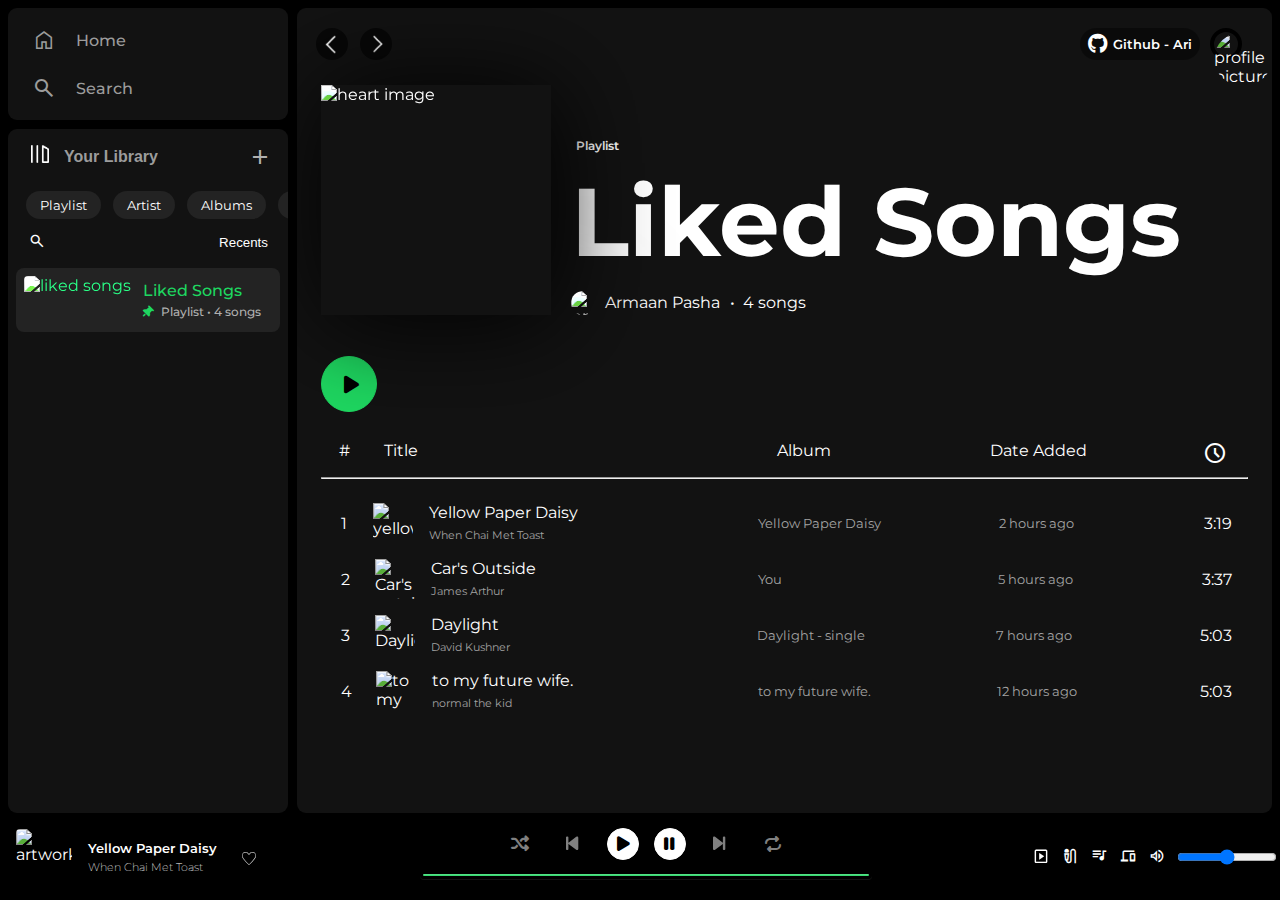
==== commit 26d56ac2: "final" ====
--- a/liked_songs/index.html
+++ b/liked_songs/index.html
@@ -22,7 +22,7 @@
             <!--Home/Search bar-->
             <ul class="top-bar">
                 <li class="top-bar-elements" id="Home"><a href="/" style="width: 100%; height: 40px; display: flex; align-items: center; gap: 20px; font-weight: 500; font-size: 1rem; color: #9c9c9c;"><span class="material-symbols-outlined" style="height: 24px; font-variation-settings:'FILL' 0,'wght' 400,'GRAD' 0,'opsz' 48">home</span><div>Home</div></a></li>
-                <li class="top-bar-elements" id="search"><a href="/search" style="width: 100%; height: 40px; display: flex; align-items: center; gap: 20px; font-weight: 500; font-size: 1rem; color: #9c9c9c;"><span class="material-symbols-outlined" style="height: 24px;">search</span><div style="width: 100%;">Search</div></a></li>
+                <li class="top-bar-elements" id="Search"><a href="#" style="width: 100%; height: 40px; display: flex; align-items: center; gap: 20px; font-weight: 500; font-size: 1rem; color: #9c9c9c;"><span class="material-symbols-outlined" style="height: 24px;">search</span><div style="width: 100%;">Search</div></a></li>
             </ul>
 
 
@@ -59,7 +59,7 @@
                                 <img src="https://i1.sndcdn.com/artworks-y6qitUuZoS6y8LQo-5s2pPA-t500x500.jpg" alt="liked songs" style="height: 48px; filter: brightness(1.4);">
                                 <div class="album-content">    
                                     <p>Liked Songs</p>
-                                    <p style="font-size: 12px; color: rgb(176, 176, 176); "><i class="fa-solid fa-thumbtack" style="color: #1ed760; transform: rotate(45deg);"></i> &nbsp; Playlist  •  3 songs</p>
+                                    <p style="font-size: 12px; color: rgb(176, 176, 176); "><i class="fa-solid fa-thumbtack" style="color: #1ed760; transform: rotate(45deg);"></i> &nbsp; Playlist  •  4 songs</p>
                                 </div>
                             </a>
                         </li>
@@ -88,22 +88,22 @@
                         <button class="arrow-buttons" id="right-arrow"><img src="/assets/forward_icon.png" id="right-arrow" alt="forwards arrow" style="height: 20px; width: 20px; margin-left: 2px; margin-top: 3px;"></button>
                     </div>
                     <div style="width: 75%;"></div>
-                    <a href="#" id="install-app"><span class="material-symbols-outlined" style="height: 24px; font-size: 24px; display: inline-block;">download_for_offline</span><span>Install App</span></a>
-                    <a href="#" id="profile"><img src="https://i.scdn.co/image/ab67757000003b82494a2dd6195871609048c991" alt="profile picture"></a>
+                    <a href="https://github.com/Templight41" target="_blank" id="github"><i class="fa-brands fa-github" style="height: 20px; font-size: 20px; display: inline-block;"></i><span>Github - Ari</span></a>
+                    <a href="https://open.spotify.com/user/31e2pjluo3vczqxgn244j2ibhvtq" target="_blank" id="profile"><img src="https://i.scdn.co/image/ab67757000003b82494a2dd6195871609048c991" alt="profile picture"></a>
                 </div>
                 <div class="liked-songs-header">
-                    <img src="https://i1.sndcdn.com/artworks-y6qitUuZoS6y8LQo-5s2pPA-t500x500.jpg" alt="heart image">
+                    <img draggable="false" src="https://i1.sndcdn.com/artworks-y6qitUuZoS6y8LQo-5s2pPA-t500x500.jpg" alt="heart image">
                     <div class="liked-songs-info">
                         <li style="font-weight: 600; font-size: 12px; padding-left: 5px;">Playlist</li>
                         <li style="font-size: 6rem; width: 650px; font-weight: 700; overflow-y: hidden;">Liked Songs</li>
                         <div class="liked-songs-subinfo">
                             <img src="https://i.scdn.co/image/ab67757000003b82494a2dd6195871609048c991" alt="profile picture">
-                            <a href="#">Armaan Pasha </a>
-                            <p>• &nbsp3 songs</p>
+                            <a href="https://open.spotify.com/user/31e2pjluo3vczqxgn244j2ibhvtq">Armaan Pasha </a>
+                            <p>• &nbsp4 songs</p>
                         </div>
                     </div>
                 </div>
-                <div style="width: 100%; height: 56px; padding: 24px;"><button type="button" style="height: 56px; width: 56px; border-radius: 50%; background-color: #1ed760; border: 1px solid #1ed760; font-size: 20px;"><i class="fa-solid fa-play" style="color: #000000; padding-left: 4px; padding-top: 3px;"></i><i class="fa-solid fa-pause" style="color: #000000; padding-left: 4px; padding-top: 3px; display: none;"s></i></button></div>
+                <div style="width: 100%; height: 56px; padding: 12px 24px 24px 24px;"><button type="button" style="height: 56px; width: 56px; border-radius: 50%; background-color: #1ed760; border: 1px solid #1ed760; font-size: 20px;"><i class="fa-solid fa-play" style="color: #000000; padding-left: 4px; padding-top: 3px;"></i><i class="fa-solid fa-pause" style="color: #000000; padding-left: 4px; padding-top: 3px; display: none;"></i></button></div>
                 <div class="songs-content">    
                     <div class="songs-heading">
                         <div style="padding-left: 2px;">#</div>
@@ -114,45 +114,66 @@
                     </div>
                     <hr>
                     <!-- song list -->
-                    <div class="songs-heading songs-list">
-                        <div class="title-number">&nbsp;1</div><i class="fa-solid fa-play" id="title-play"></i>
-                        <div style="width: 40%; display: flex; gap: 16px; ">
-                            <img src="https://song.link/_next/image?url=https%3A%2F%2Fis2-ssl.mzstatic.com%2Fimage%2Fthumb%2FMusic125%2Fv4%2F7e%2Fdc%2F12%2F7edc1207-0529-68da-2813-06b247c68120%2Fcover.jpg%2F512x512bb.jpg&w=1920&q=75" alt="yellow paper daisy" style="height: 40px; width: 40px;">
-                            <div style="display: flex; flex-direction: column; gap: 6px;">
-                                <span>Yellow Paper Daisy</span>
-                                <span style="font-size: 0.7rem; color: #a3a3a3;">When Chai Met Toast</span>
-                            </div>
-                        </div>
-                        <div style="width: 24%; font-size: 0.8rem; color: #a3a3a3;">Yellow Paper Daisy</div>
-                        <div style="width: 20%; font-size: 0.8rem; color: #a3a3a3;">2 hours ago</div>
-                        <div>3:19</div>
-                    </div>
-                    <div class="songs-heading songs-list">
-                        <div class="title-number">&nbsp;2</div><i class="fa-solid fa-play" id="title-play"></i>
-                        <div style="width: 40%; display: flex; gap: 16px; ">
-                            <img src="https://song.link/_next/image?url=https%3A%2F%2Fis2-ssl.mzstatic.com%2Fimage%2Fthumb%2FMusic125%2Fv4%2F71%2F25%2F66%2F712566f2-3258-8ecd-bca9-a710273b0dbb%2F859748896266_cover.jpg%2F512x512bb.jpg&w=1920&q=75" alt="yellow paper daisy" style="height: 40px; width: 40px;">
-                            <div style="display: flex; flex-direction: column; gap: 6px;">
-                                <span>Gul</span>
-                                <span style="font-size: 0.7rem; color: #a3a3a3;">Anuv Jain</span>
-                            </div>
-                        </div>
-                        <div style="width: 24%; font-size: 0.8rem; color: #a3a3a3;">Gul</div>
-                        <div style="width: 20%; font-size: 0.8rem; color: #a3a3a3;">5 hours ago</div>
-                        <div>3:37</div>
-                    </div>
-                    <div class="songs-heading songs-list">
-                        <div class="title-number">&nbsp;3</div><i class="fa-solid fa-play" id="title-play"></i>
-                        <div style="width: 40%; display: flex; gap: 16px; ">
-                            <img src="https://song.link/_next/image?url=https%3A%2F%2Fis3-ssl.mzstatic.com%2Fimage%2Fthumb%2FMusic122%2Fv4%2Fbf%2F23%2F30%2Fbf2330e0-93f2-0e94-f3c1-425e0cdaa8b6%2F197187595013.jpg%2F512x512bb.jpg&w=1920&q=75" alt="yellow paper daisy" style="height: 40px; width: 40px;">
-                            <div style="display: flex; flex-direction: column; gap: 6px;">
-                                <span>to my future wife.</span>
-                                <span style="font-size: 0.7rem; color: #a3a3a3;">normal the kid</span>
-                            </div>
-                        </div>
-                        <div style="width: 24%; font-size: 0.8rem; color: #a3a3a3;">to my future wife.</div>
-                        <div style="width: 20%; font-size: 0.8rem; color: #a3a3a3;">8 hours ago</div>
-                        <div>5:03</div>
-                    </div>
+                    <ul id="playlist" class="hidden">
+                        <li class="songs-heading songs-list" id="songs-list" songname="Yellow Paper Daisy" song="When Chai Met Toast - Yellow Paper Daisy.mp3" artist="When Chai Met Toast" cover="https://song.link/_next/image?url=https%3A%2F%2Fis2-ssl.mzstatic.com%2Fimage%2Fthumb%2FMusic125%2Fv4%2F7e%2Fdc%2F12%2F7edc1207-0529-68da-2813-06b247c68120%2Fcover.jpg%2F512x512bb.jpg&w=1920&q=75" songurl="https://open.spotify.com/album/13ATYLc7i4HuNbQrAEawOH" artisturl="https://open.spotify.com/artist/04hYGGSjYtLekuuJXEGrIl">
+                            <div class="title-number">&nbsp;1</div><i class="fa-solid fa-play" id="title-play"></i>
+                            <div style="width: 40%; display: flex; gap: 16px; ">
+                                <img src="https://song.link/_next/image?url=https%3A%2F%2Fis2-ssl.mzstatic.com%2Fimage%2Fthumb%2FMusic125%2Fv4%2F7e%2Fdc%2F12%2F7edc1207-0529-68da-2813-06b247c68120%2Fcover.jpg%2F512x512bb.jpg&w=1920&q=75" alt="yellow paper daisy" style="height: 40px; width: 40px;">
+                                <div style="display: flex; flex-direction: column; gap: 6px;">
+                                    <span>Yellow Paper Daisy</span>
+                                    <span style="font-size: 0.7rem; color: #a3a3a3;">When Chai Met Toast</span>
+                                </div>
+                            </div>
+                            <div style="width: 24%; font-size: 0.8rem; color: #a3a3a3;">Yellow Paper Daisy</div>
+                            <div style="width: 20%; font-size: 0.8rem; color: #a3a3a3;">2 hours ago</div>
+                            <div>3:19</div>
+                        </li>
+                        <li class="songs-heading songs-list" songname="Car's Outside" song="James Arthur - Car-'s Outside.mp3" artist="James Arthur" cover="https://song.link/_next/image?url=https%3A%2F%2Fis1-ssl.mzstatic.com%2Fimage%2Fthumb%2FMusic125%2Fv4%2Fc5%2F0a%2Fae%2Fc50aae99-65b6-10ef-4b9a-1a54a9e5c39e%2F886446678108.jpg%2F512x512bb.jpg&w=1920&q=75" songurl="https://open.spotify.com/album/0cm9LOQUBK3JUgyoRj238z" artisturl="https://open.spotify.com/artist/4IWBUUAFIplrNtaOHcJPRM">
+                            <div class="title-number">&nbsp;2</div><i class="fa-solid fa-play" id="title-play"></i>
+                            <div style="width: 40%; display: flex; gap: 16px; ">
+                                <img src="https://song.link/_next/image?url=https%3A%2F%2Fis1-ssl.mzstatic.com%2Fimage%2Fthumb%2FMusic125%2Fv4%2Fc5%2F0a%2Fae%2Fc50aae99-65b6-10ef-4b9a-1a54a9e5c39e%2F886446678108.jpg%2F512x512bb.jpg&w=1920&q=75" alt="Car's outside" style="height: 40px; width: 40px;">
+                                <div style="display: flex; flex-direction: column; gap: 6px;">
+                                    <span>Car's Outside</span>
+                                    <span style="font-size: 0.7rem; color: #a3a3a3;">James Arthur</span>
+                                </div>
+                            </div>
+                            <div style="width: 24%; font-size: 0.8rem; color: #a3a3a3;">You</div>
+                            <div style="width: 20%; font-size: 0.8rem; color: #a3a3a3;">5 hours ago</div>
+                            <div>3:37</div>
+                        </li>
+                        <li class="songs-heading songs-list" songname="Daylight" song="David Kushner - Daylight.mp3" artist="David Kushner" cover="https://song.link/_next/image?url=https%3A%2F%2Fis4-ssl.mzstatic.com%2Fimage%2Fthumb%2FMusic126%2Fv4%2F2e%2Fa7%2F75%2F2ea77552-aa74-8cf1-4765-0529f6080c26%2F23SYMIM03701.rgb.jpg%2F512x512bb.jpg&w=1920&q=75" songurl="https://open.spotify.com/album/6NcI39WPu4kY6Tul11nhSv" artisturl="https://open.spotify.com/artist/33NVpKoXjItPwUJTMZIOiY">
+                            <div class="title-number">&nbsp;3</div><i class="fa-solid fa-play" id="title-play"></i>
+                            <div style="width: 40%; display: flex; gap: 16px; ">
+                                <img src="https://song.link/_next/image?url=https%3A%2F%2Fis4-ssl.mzstatic.com%2Fimage%2Fthumb%2FMusic126%2Fv4%2F2e%2Fa7%2F75%2F2ea77552-aa74-8cf1-4765-0529f6080c26%2F23SYMIM03701.rgb.jpg%2F512x512bb.jpg&w=1920&q=75" alt="Daylight" style="height: 40px; width: 40px;">
+                                <div style="display: flex; flex-direction: column; gap: 6px;">
+                                    <span>Daylight</span>
+                                    <span style="font-size: 0.7rem; color: #a3a3a3;">David Kushner</span>
+                                </div>
+                            </div>
+                            <div style="width: 24%; font-size: 0.8rem; color: #a3a3a3;">Daylight - single</div>
+                            <div style="width: 20%; font-size: 0.8rem; color: #a3a3a3;">7 hours ago</div>
+                            <div>5:03</div>
+                        </li>
+                        <li class="songs-heading songs-list" songname="to my future wife" song="normal the kid - to my future wife..mp3" artist="normal the kid" cover="https://song.link/_next/image?url=https%3A%2F%2Fis3-ssl.mzstatic.com%2Fimage%2Fthumb%2FMusic122%2Fv4%2Fbf%2F23%2F30%2Fbf2330e0-93f2-0e94-f3c1-425e0cdaa8b6%2F197187595013.jpg%2F512x512bb.jpg&w=1920&q=75" songurl="https://open.spotify.com/album/7AOX1UCmyhgyNmBu9NmB4f" artisturl="https://open.spotify.com/artist/3qPVBAEhS0Rc09oB4O065V">
+                            <div class="title-number">&nbsp;4</div><i class="fa-solid fa-play" id="title-play"></i>
+                            <div style="width: 40%; display: flex; gap: 16px; ">
+                                <img src="https://song.link/_next/image?url=https%3A%2F%2Fis3-ssl.mzstatic.com%2Fimage%2Fthumb%2FMusic122%2Fv4%2Fbf%2F23%2F30%2Fbf2330e0-93f2-0e94-f3c1-425e0cdaa8b6%2F197187595013.jpg%2F512x512bb.jpg&w=1920&q=75" alt="to my future wife" style="height: 40px; width: 40px;">
+                                <div style="display: flex; flex-direction: column; gap: 6px;">
+                                    <span>to my future wife.</span>
+                                    <span style="font-size: 0.7rem; color: #a3a3a3;">normal the kid</span>
+                                </div>
+                            </div>
+                            <div style="width: 24%; font-size: 0.8rem; color: #a3a3a3;">to my future wife.</div>
+                            <div style="width: 20%; font-size: 0.8rem; color: #a3a3a3;">12 hours ago</div>
+                            <div>5:03</div>
+                        </li>
+                    </ul>
+                    <!-- <ul id="playlist" class="hidden">
+                        <li song="When Chai Met Toast - Yellow Paper Daisy.mp3" cover="/assets/logo.png" artist="When Chai Met Toast" song-url="https://open.spotify.com/album/13ATYLc7i4HuNbQrAEawOH" artist-url="https://open.spotify.com/artist/04hYGGSjYtLekuuJXEGrIl">Yellow Paper Daisy</li>
+                        <li song="James Arthur - Car-'s Outside.mp3" cover="/assets/logo.png" artist="James Arthur" song-url="https://open.spotify.com/album/0cm9LOQUBK3JUgyoRj238z" artist-url="https://open.spotify.com/artist/4IWBUUAFIplrNtaOHcJPRM">Car's Outside</li>
+                        <li song="David Kushner - Daylight.mp3" cover="/assets/logo.png" artist="David Kushner" song-url="https://open.spotify.com/album/6NcI39WPu4kY6Tul11nhSv" artist-url="https://open.spotify.com/artist/33NVpKoXjItPwUJTMZIOiY">Daylight</li>
+                        <li song="normal the kid - to my future wife..mp3" cover="/assets/logo.png" artist="normal the kid" song-url="https://open.spotify.com/album/7AOX1UCmyhgyNmBu9NmB4f" artist-url="https://open.spotify.com/artist/3qPVBAEhS0Rc09oB4O065V">to my future wife</li>
+                    </ul> -->
                 </div>
             </div>
         </div>
@@ -161,22 +182,32 @@
 
     <div class="music-player">
         <div class="song-info-container">
-            <div class="artwork"><img src="https://song.link/_next/image?url=https%3A%2F%2Fis2-ssl.mzstatic.com%2Fimage%2Fthumb%2FMusic125%2Fv4%2F7e%2Fdc%2F12%2F7edc1207-0529-68da-2813-06b247c68120%2Fcover.jpg%2F512x512bb.jpg&w=1920&q=75" alt="artwork"></div>
+            <div class="artwork"><img id="cover" src="https://song.link/_next/image?url=https%3A%2F%2Fis2-ssl.mzstatic.com%2Fimage%2Fthumb%2FMusic125%2Fv4%2F7e%2Fdc%2F12%2F7edc1207-0529-68da-2813-06b247c68120%2Fcover.jpg%2F512x512bb.jpg&w=1920&q=75" alt="artwork"></div>
             <div class="song-info-links">
-                <span class="song-name"><a href="https://open.spotify.com/album/13ATYLc7i4HuNbQrAEawOH">Yellow Paper Daisy</a></span>
-                <span class="song-album"><a href="https://open.spotify.com/artist/04hYGGSjYtLekuuJXEGrIl">When Chai Met Toast</a></span>
+                <span id="song-name" class="song-name"><a id="song-name-url" href="https://open.spotify.com/album/13ATYLc7i4HuNbQrAEawOH" target="_blank">Yellow Paper Daisy</a></span>
+                <span id="song-artist" class="song-artist"><a id="song-artist-url" href="https://open.spotify.com/artist/04hYGGSjYtLekuuJXEGrIl" target="_blank">When Chai Met Toast</a></span>
             </div>
             <div class="heart"><button type="button" style="background-color: transparent; border: 1px solid black;"><span class="material-symbols-outlined" style="color: white;">favorite</span></button></div>
         </div>
         <div class="player">
             <div class="controls">
                 <button id="shuffle"><i class="fa fa-solid fa-shuffle" style="font-size: 18px;"></i></button>
-                <button id="prevBtn"><i class="fa-solid fa-backward-step" style="font-size: 18px; transform: scale(1.1,1);"></i></button>
-                <button id="playPauseBtn"><i class="fa-solid fa-play" style="color: #000000; padding-left: 1px; padding-top: 2px;"></i></button>
-                <button id="nextBtn"><i class="fas fa-step-forward" style="font-size: 18px; transform: scale(1.1,1);"></i></button>
+                <button id="prev"><i class="fa-solid fa-backward-step" style="font-size: 18px; transform: scale(1.1,1);"></i></button>
+                <button id="play"><i class="fa-solid fa-play" style="color: #000000; padding-left: 1px; padding-top: 2px;"></i></button>
+                <button id="pause"><i class="fa-solid fa-pause" style="color: #000000; margin-left: -1px; padding-top: 3px;"></i></button>
+                <button id="next"><i class="fas fa-step-forward" style="font-size: 18px; transform: scale(1.1,1);"></i></button>
                 <button id="repeat" style="margin-top: 1px;"><i class="fa-solid fa-repeat" style="font-size: 16px;"></i></button>
             </div>
-            <input class="progress-bar" type="range" min="0" max="100" value="0">
+            <div class="progress-data">
+                <div id="duration" class="song-duration"></div>
+                <div class="progress-container">
+                    <div class="progress2 progress-moved" id="progress2" style="height: 2px;">
+                      <div class="progress-bar2" id="progress-bar2">
+                      </div>
+                    </div>
+                  </div>
+                <div id="time-left" class="song-duration"></div>
+            </div>
         </div>
         <div class="side-controls">
             <span id="now-playing" class="side-control-elements"><button style="height: 100%; width: 100%; background-color: transparent; padding: 0; border: 1px solid black;"><span class="material-symbols-outlined" style="color: white; font-size: 18px; transform: scale(1,1.08);">slideshow</span></button></span>
@@ -184,12 +215,14 @@
             <span id="queue" class="side-control-elements"><button style="height: 100%; width: 100%; background-color: transparent; padding: 0; border: 1px solid black;"><span class="material-symbols-outlined" style="color: white; font-size: 18px;">queue_music</span></button></span>
             <span id="devices" class="side-control-elements"><button style="height: 100%; width: 100%; background-color: transparent; padding: 0; border: 1px solid black;"><span class="material-symbols-outlined" style="color: white; font-size: 18px;">devices</span></button></span>
             <span id="volume" class="side-control-elements"><button style="height: 100%; width: 100%; background-color: transparent; padding: 0; border: 1px solid black;">
-                <span class="material-symbols-outlined" style="color: white; font-size: 18px;">volume_up</span>
-                <span class="material-symbols-outlined" style="display: none;">volume_down</span>
-                <span class="material-symbols-outlined" style="display: none;">volume_mute</span>
+                <span class="material-symbols-outlined" id="volume-up" style="color: white; font-size: 18px;">volume_up</span>
+                <span class="material-symbols-outlined" id="volume-down" style="color: white; font-size: 18px; display: none;">volume_down</span>
+                <span class="material-symbols-outlined" id="volume-mute" style="color: white; font-size: 18px; display: none;">volume_mute</span>
             </button></span>
-            <input class="volume-bar" type="range" min="0" max="10" value="0">
+            <input id="volume-bar" type="range" min="0" max="10" value="5">
         </div>
     </div>
+    <script src="https://cdnjs.cloudflare.com/ajax/libs/jquery/3.7.0/jquery.min.js" integrity="sha512-3gJwYpMe3QewGELv8k/BX9vcqhryRdzRMxVfq6ngyWXwo03GFEzjsUm8Q7RZcHPHksttq7/GFoxjCVUjkjvPdw==" crossorigin="anonymous" referrerpolicy="no-referrer"></script>
+    <script src="/js/main.js"></script>
 </body>
 </html>--- a/style.css
+++ b/style.css
@@ -58,6 +58,14 @@
     background-color: transparent;
 }
 
+.top-bar-elements a div {
+    transition: 0.4s;
+}
+
+.top-bar-elements a span {
+    transition: 0.3s;
+}
+
 .top-bar-elements a:hover span, .top-bar-elements a:hover div{
     color: white;
     /* background-color: white; */
@@ -248,11 +256,13 @@
     transform: translateX(2px);
 }
 
-#install-app {
+#github {
     background-color: rgba(0,0,0,0.4);
-    border-radius: 15px;
+    border-radius: 17px;
     font-weight: 600;
-    width: 120px;
+    width: 140px;
+    max-width: 120px;
+    min-width: 120px;
     height: 32px;
     display: flex;
     flex-direction: row;
@@ -262,11 +272,11 @@
     transition: 0.2s;
 }
 
-#install-app:hover {
+#github:hover {
     transform: scale(1.05);
 }
 
-#install-app span {
+#github span {
     display: inline-block;
     font-size: 0.8rem;
     text-align: center;
@@ -294,10 +304,12 @@
 .cards-container {
     display: flex;
     flex-direction: row;
+    flex-wrap: wrap;
     justify-content: flex-start;
     margin-left: 40px;
-    gap: 50px;
+    gap: 80px;
     margin-top: 15px;
+    padding: 0;
 }
 
 .main-content-cards {
@@ -602,7 +614,7 @@
 }
 
 #playlist {
-    /* display: none; */
+    padding: 0;
 }
 
 
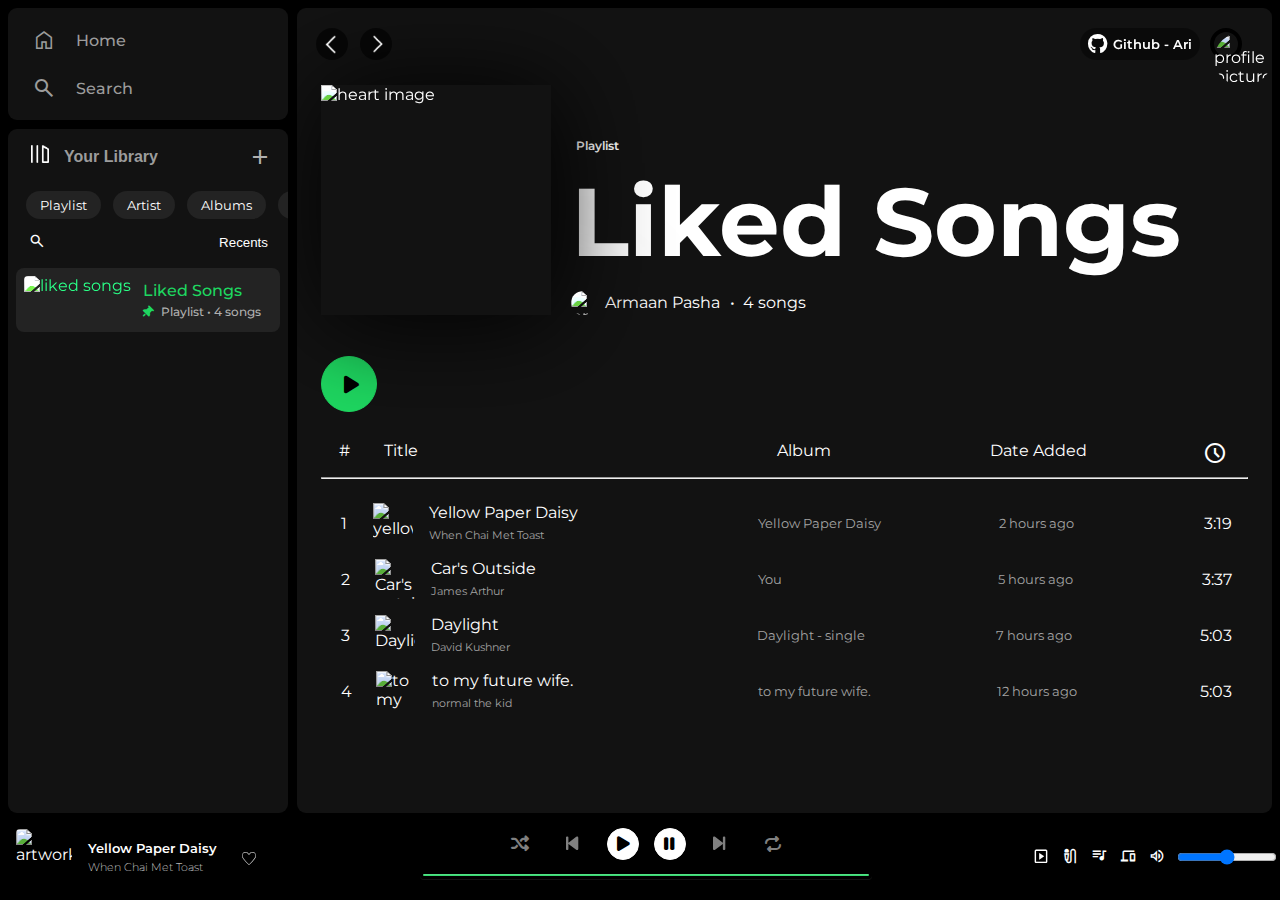
==== commit 6cbea334: "Update index.html" ====
--- a/liked_songs/index.html
+++ b/liked_songs/index.html
@@ -89,7 +89,7 @@
                     </div>
                     <div style="width: 75%;"></div>
                     <a href="https://github.com/Templight41" target="_blank" id="github"><i class="fa-brands fa-github" style="height: 20px; font-size: 20px; display: inline-block;"></i><span>Github - Ari</span></a>
-                    <a href="https://open.spotify.com/user/31e2pjluo3vczqxgn244j2ibhvtq" target="_blank" id="profile"><img src="https://i.scdn.co/image/ab67757000003b82494a2dd6195871609048c991" alt="profile picture"></a>
+                    <a href="https://open.spotify.com/user/31e2pjluo3vczqxgn244j2ibhvtq" target="_blank" id="profile"><img src="https://i.scdn.co/image/ab67757000003b8286fe3f324cff21a74a2019ee" alt="profile picture"></a>
                 </div>
                 <div class="liked-songs-header">
                     <img draggable="false" src="https://i1.sndcdn.com/artworks-y6qitUuZoS6y8LQo-5s2pPA-t500x500.jpg" alt="heart image">
@@ -225,4 +225,4 @@
     <script src="https://cdnjs.cloudflare.com/ajax/libs/jquery/3.7.0/jquery.min.js" integrity="sha512-3gJwYpMe3QewGELv8k/BX9vcqhryRdzRMxVfq6ngyWXwo03GFEzjsUm8Q7RZcHPHksttq7/GFoxjCVUjkjvPdw==" crossorigin="anonymous" referrerpolicy="no-referrer"></script>
     <script src="/js/main.js"></script>
 </body>
-</html>+</html>
--- a/style.css
+++ b/style.css
@@ -227,6 +227,9 @@
     padding-right: 30px;
     padding-left: 15px;
     gap: 10px;
+    position: sticky;
+    top: 0;
+    z-index: 2;
 }
 
 .arrow-buttons-container {
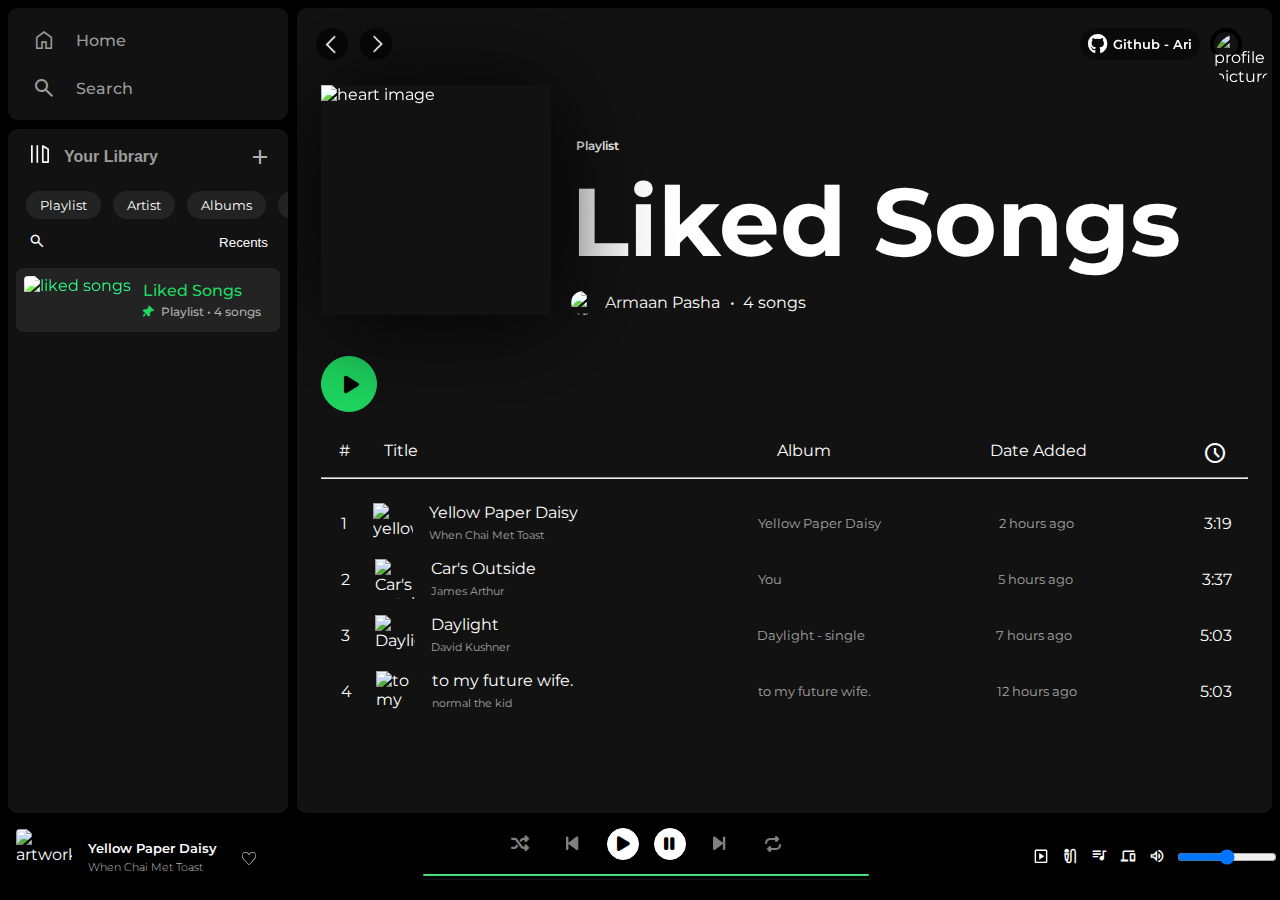
==== commit 9a941720: "Update index.html" ====
--- a/liked_songs/index.html
+++ b/liked_songs/index.html
@@ -97,7 +97,7 @@
                         <li style="font-weight: 600; font-size: 12px; padding-left: 5px;">Playlist</li>
                         <li style="font-size: 6rem; width: 650px; font-weight: 700; overflow-y: hidden;">Liked Songs</li>
                         <div class="liked-songs-subinfo">
-                            <img src="https://i.scdn.co/image/ab67757000003b82494a2dd6195871609048c991" alt="profile picture">
+                            <img src="https://i.scdn.co/image/ab67757000003b8286fe3f324cff21a74a2019ee" alt="profile picture">
                             <a href="https://open.spotify.com/user/31e2pjluo3vczqxgn244j2ibhvtq">Armaan Pasha </a>
                             <p>• &nbsp4 songs</p>
                         </div>
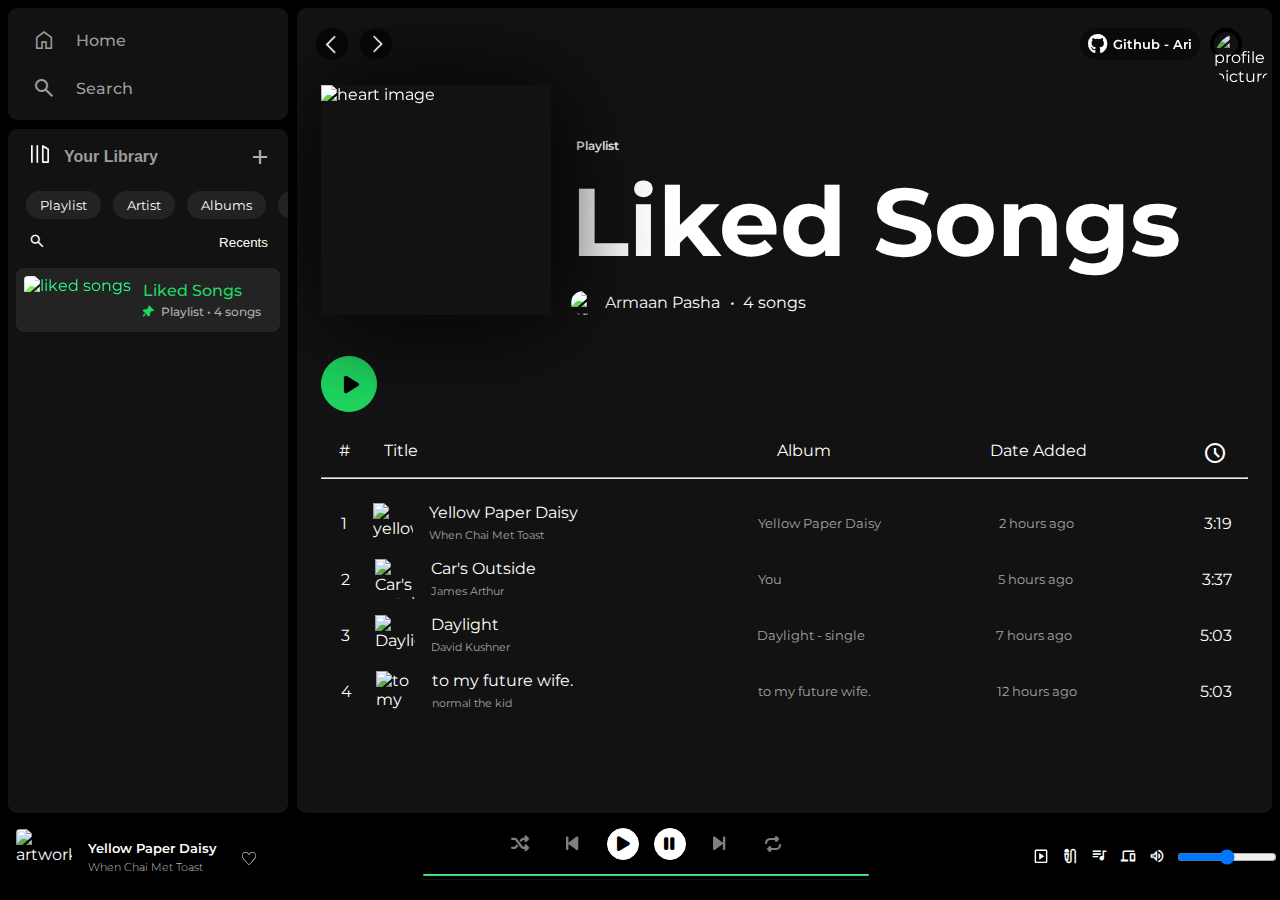
==== commit 087930a4: "bug fix" ====
--- a/liked_songs/index.html
+++ b/liked_songs/index.html
@@ -115,10 +115,10 @@
                     <hr>
                     <!-- song list -->
                     <ul id="playlist" class="hidden">
-                        <li class="songs-heading songs-list" id="songs-list" songname="Yellow Paper Daisy" song="When Chai Met Toast - Yellow Paper Daisy.mp3" artist="When Chai Met Toast" cover="https://song.link/_next/image?url=https%3A%2F%2Fis2-ssl.mzstatic.com%2Fimage%2Fthumb%2FMusic125%2Fv4%2F7e%2Fdc%2F12%2F7edc1207-0529-68da-2813-06b247c68120%2Fcover.jpg%2F512x512bb.jpg&w=1920&q=75" songurl="https://open.spotify.com/album/13ATYLc7i4HuNbQrAEawOH" artisturl="https://open.spotify.com/artist/04hYGGSjYtLekuuJXEGrIl">
+                        <li class="songs-heading songs-list" id="songs-list" songIndex="0">
                             <div class="title-number">&nbsp;1</div><i class="fa-solid fa-play" id="title-play"></i>
                             <div style="width: 40%; display: flex; gap: 16px; ">
-                                <img src="https://song.link/_next/image?url=https%3A%2F%2Fis2-ssl.mzstatic.com%2Fimage%2Fthumb%2FMusic125%2Fv4%2F7e%2Fdc%2F12%2F7edc1207-0529-68da-2813-06b247c68120%2Fcover.jpg%2F512x512bb.jpg&w=1920&q=75" alt="yellow paper daisy" style="height: 40px; width: 40px;">
+                                <img src="https://i.scdn.co/image/ab67616d00001e02fc3b86df0eb110c1f0eec971" alt="yellow paper daisy" style="height: 40px; width: 40px;">
                                 <div style="display: flex; flex-direction: column; gap: 6px;">
                                     <span>Yellow Paper Daisy</span>
                                     <span style="font-size: 0.7rem; color: #a3a3a3;">When Chai Met Toast</span>
@@ -128,10 +128,10 @@
                             <div style="width: 20%; font-size: 0.8rem; color: #a3a3a3;">2 hours ago</div>
                             <div>3:19</div>
                         </li>
-                        <li class="songs-heading songs-list" songname="Car's Outside" song="James Arthur - Car-'s Outside.mp3" artist="James Arthur" cover="https://song.link/_next/image?url=https%3A%2F%2Fis1-ssl.mzstatic.com%2Fimage%2Fthumb%2FMusic125%2Fv4%2Fc5%2F0a%2Fae%2Fc50aae99-65b6-10ef-4b9a-1a54a9e5c39e%2F886446678108.jpg%2F512x512bb.jpg&w=1920&q=75" songurl="https://open.spotify.com/album/0cm9LOQUBK3JUgyoRj238z" artisturl="https://open.spotify.com/artist/4IWBUUAFIplrNtaOHcJPRM">
+                        <li class="songs-heading songs-list" songIndex="1">
                             <div class="title-number">&nbsp;2</div><i class="fa-solid fa-play" id="title-play"></i>
                             <div style="width: 40%; display: flex; gap: 16px; ">
-                                <img src="https://song.link/_next/image?url=https%3A%2F%2Fis1-ssl.mzstatic.com%2Fimage%2Fthumb%2FMusic125%2Fv4%2Fc5%2F0a%2Fae%2Fc50aae99-65b6-10ef-4b9a-1a54a9e5c39e%2F886446678108.jpg%2F512x512bb.jpg&w=1920&q=75" alt="Car's outside" style="height: 40px; width: 40px;">
+                                <img src="https://i.scdn.co/image/ab67616d00001e02dc16d839ab77c64bdbeb3660" alt="Car's outside" style="height: 40px; width: 40px;">
                                 <div style="display: flex; flex-direction: column; gap: 6px;">
                                     <span>Car's Outside</span>
                                     <span style="font-size: 0.7rem; color: #a3a3a3;">James Arthur</span>
@@ -141,10 +141,10 @@
                             <div style="width: 20%; font-size: 0.8rem; color: #a3a3a3;">5 hours ago</div>
                             <div>3:37</div>
                         </li>
-                        <li class="songs-heading songs-list" songname="Daylight" song="David Kushner - Daylight.mp3" artist="David Kushner" cover="https://song.link/_next/image?url=https%3A%2F%2Fis4-ssl.mzstatic.com%2Fimage%2Fthumb%2FMusic126%2Fv4%2F2e%2Fa7%2F75%2F2ea77552-aa74-8cf1-4765-0529f6080c26%2F23SYMIM03701.rgb.jpg%2F512x512bb.jpg&w=1920&q=75" songurl="https://open.spotify.com/album/6NcI39WPu4kY6Tul11nhSv" artisturl="https://open.spotify.com/artist/33NVpKoXjItPwUJTMZIOiY">
+                        <li class="songs-heading songs-list" songIndex="2">
                             <div class="title-number">&nbsp;3</div><i class="fa-solid fa-play" id="title-play"></i>
                             <div style="width: 40%; display: flex; gap: 16px; ">
-                                <img src="https://song.link/_next/image?url=https%3A%2F%2Fis4-ssl.mzstatic.com%2Fimage%2Fthumb%2FMusic126%2Fv4%2F2e%2Fa7%2F75%2F2ea77552-aa74-8cf1-4765-0529f6080c26%2F23SYMIM03701.rgb.jpg%2F512x512bb.jpg&w=1920&q=75" alt="Daylight" style="height: 40px; width: 40px;">
+                                <img src="https://i.scdn.co/image/ab67616d00001e0295ca6a9b4083a86c149934ae" alt="Daylight" style="height: 40px; width: 40px;">
                                 <div style="display: flex; flex-direction: column; gap: 6px;">
                                     <span>Daylight</span>
                                     <span style="font-size: 0.7rem; color: #a3a3a3;">David Kushner</span>
@@ -154,10 +154,10 @@
                             <div style="width: 20%; font-size: 0.8rem; color: #a3a3a3;">7 hours ago</div>
                             <div>5:03</div>
                         </li>
-                        <li class="songs-heading songs-list" songname="to my future wife" song="normal the kid - to my future wife..mp3" artist="normal the kid" cover="https://song.link/_next/image?url=https%3A%2F%2Fis3-ssl.mzstatic.com%2Fimage%2Fthumb%2FMusic122%2Fv4%2Fbf%2F23%2F30%2Fbf2330e0-93f2-0e94-f3c1-425e0cdaa8b6%2F197187595013.jpg%2F512x512bb.jpg&w=1920&q=75" songurl="https://open.spotify.com/album/7AOX1UCmyhgyNmBu9NmB4f" artisturl="https://open.spotify.com/artist/3qPVBAEhS0Rc09oB4O065V">
+                        <li class="songs-heading songs-list" songIndex="3">
                             <div class="title-number">&nbsp;4</div><i class="fa-solid fa-play" id="title-play"></i>
                             <div style="width: 40%; display: flex; gap: 16px; ">
-                                <img src="https://song.link/_next/image?url=https%3A%2F%2Fis3-ssl.mzstatic.com%2Fimage%2Fthumb%2FMusic122%2Fv4%2Fbf%2F23%2F30%2Fbf2330e0-93f2-0e94-f3c1-425e0cdaa8b6%2F197187595013.jpg%2F512x512bb.jpg&w=1920&q=75" alt="to my future wife" style="height: 40px; width: 40px;">
+                                <img src="https://i.scdn.co/image/ab67616d00001e023636aa34bdf3a18bb69af514" alt="to my future wife" style="height: 40px; width: 40px;">
                                 <div style="display: flex; flex-direction: column; gap: 6px;">
                                     <span>to my future wife.</span>
                                     <span style="font-size: 0.7rem; color: #a3a3a3;">normal the kid</span>
